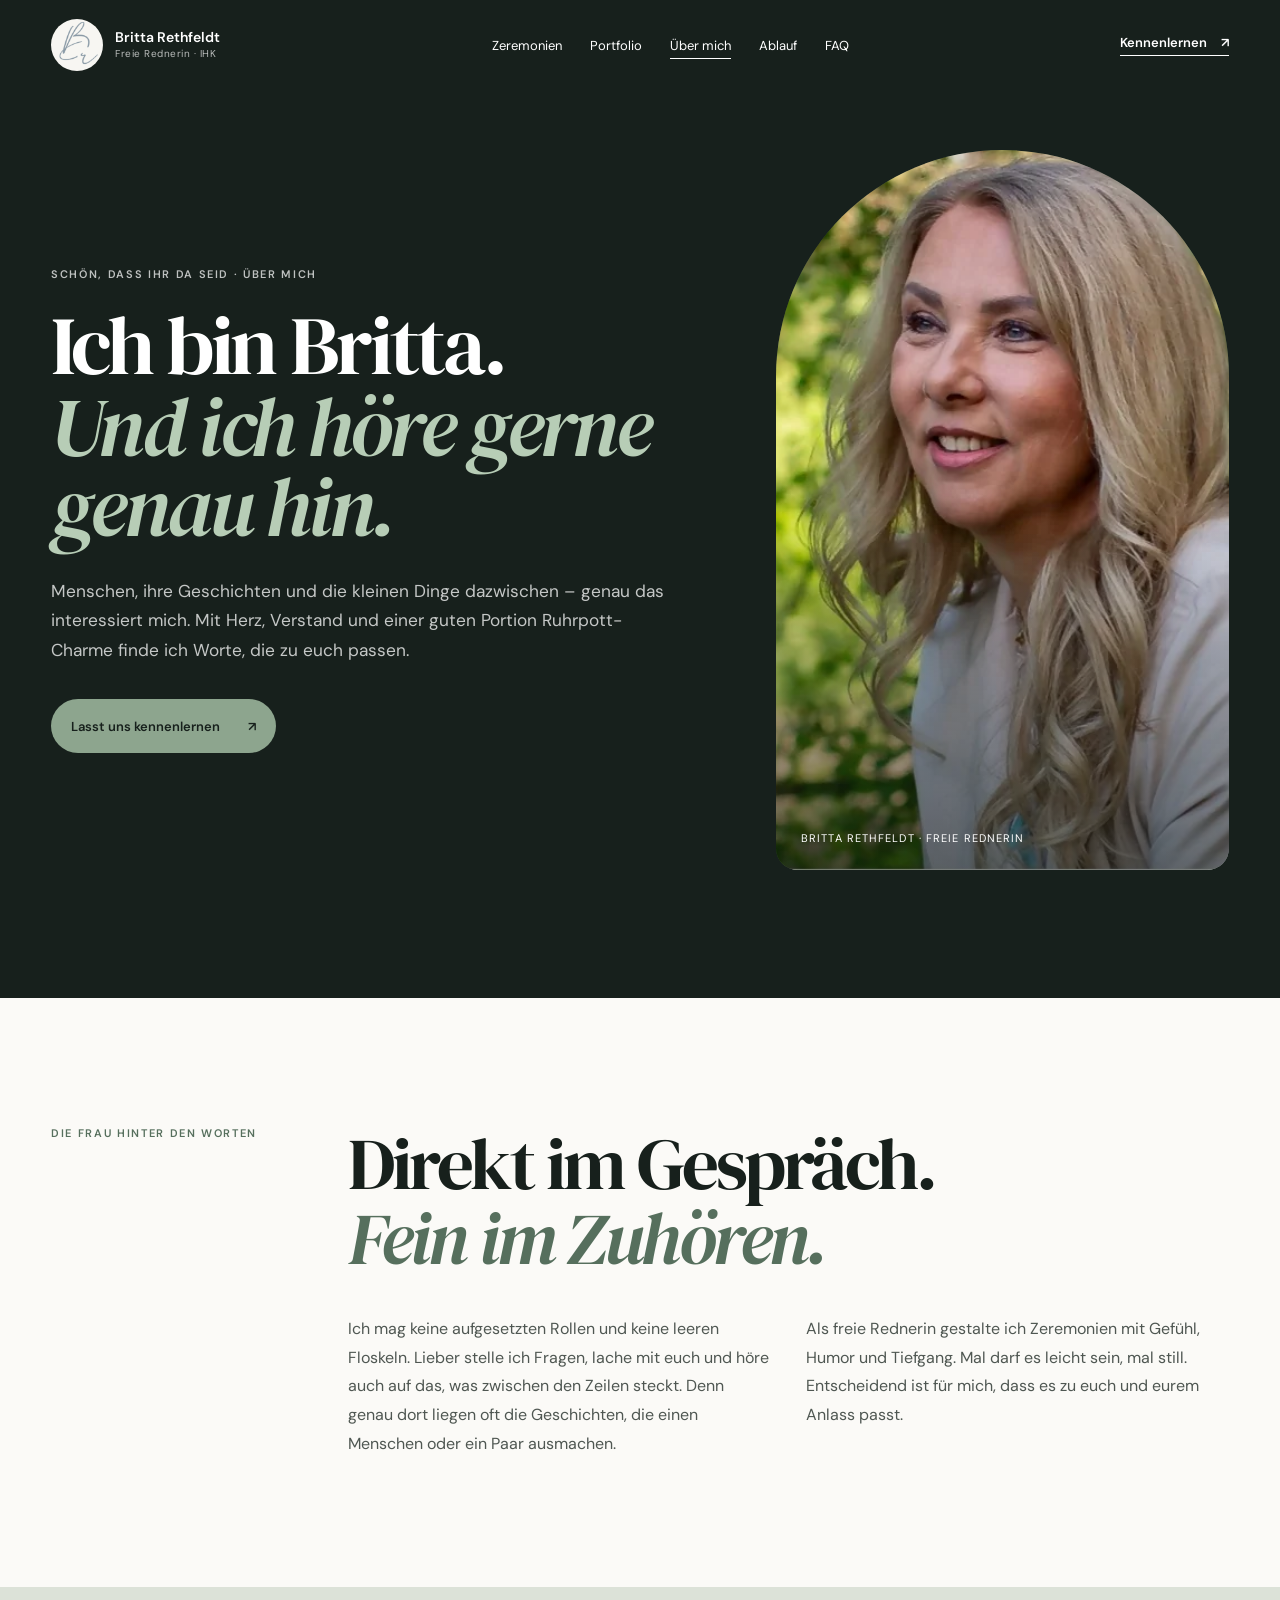
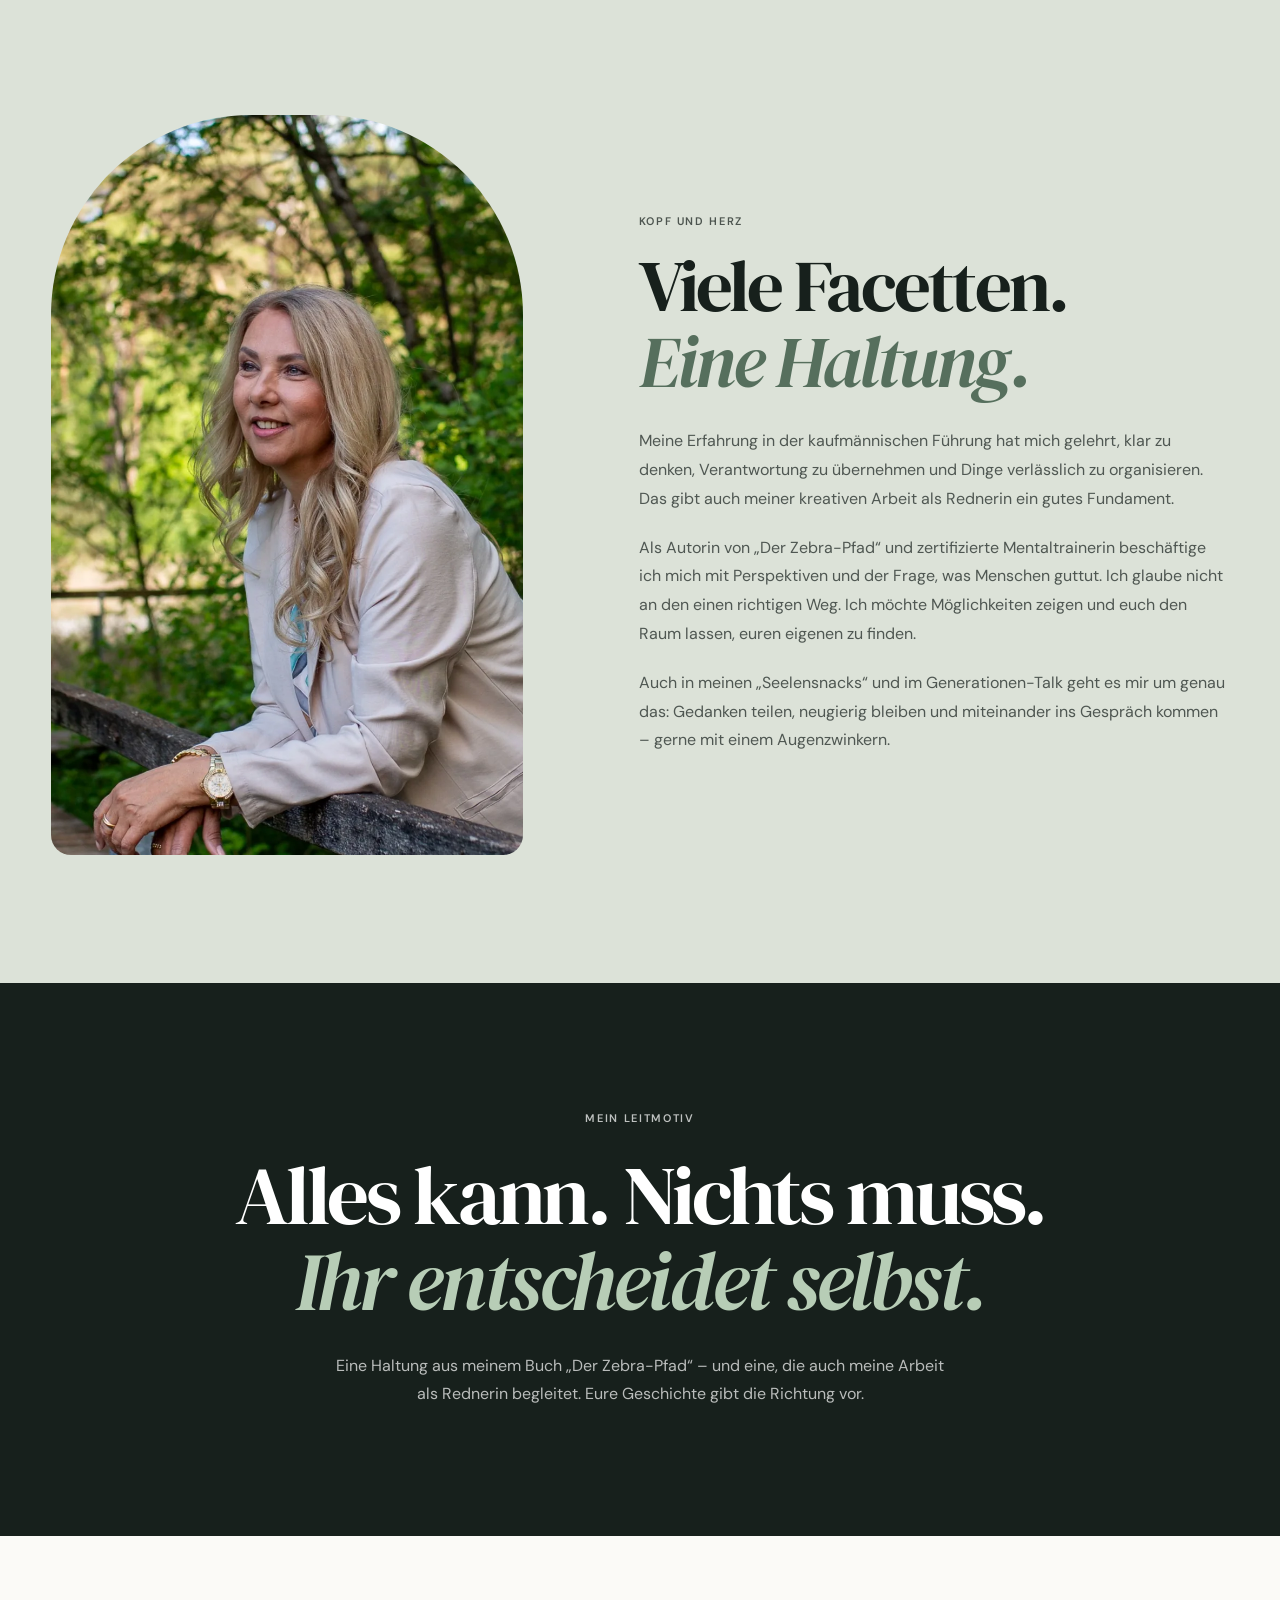
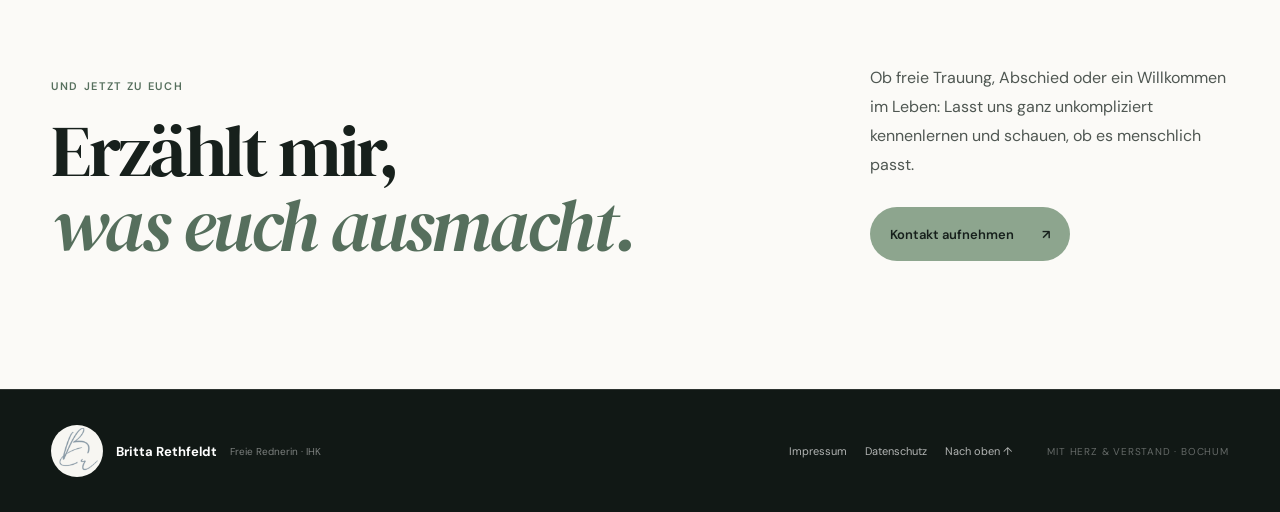
==== ueber-mich.html @ 5e1d1019 "Add files via upload" ====
<!doctype html>
<html lang="de">
<head>
  <meta charset="utf-8">
  <meta name="viewport" content="width=device-width,initial-scale=1,viewport-fit=cover">
  <meta name="theme-color" content="#17201c">
  <title>Über mich · Britta Rethfeldt, freie Rednerin</title>
  <meta name="description" content="Lernt Britta Rethfeldt kennen: freie Rednerin aus Bochum mit Herz, Verstand und Ruhrpott-Charme.">
  <link rel="stylesheet" href="styles.css">
  <link rel="stylesheet" href="variant.css">
</head>
<body>
  <div class="progress" aria-hidden="true"><i></i></div>
  <header class="site-header" data-header>
    <a class="brand" href="index.html#top" aria-label="Britta Rethfeldt – Startseite"><span class="brand-mark logo-frame"><img src="assets/images/britta-logo-original.png" alt="" width="1080" height="1080"></span><span class="brand-copy"><strong>Britta Rethfeldt</strong><small>Freie Rednerin · IHK</small></span></a>
    <nav class="desktop-nav" aria-label="Hauptnavigation"><a href="index.html#zeremonien">Zeremonien</a><a href="portfolio.html">Portfolio</a><a href="ueber-mich.html" aria-current="page">Über mich</a><a href="index.html#ablauf">Ablauf</a><a href="index.html#faq">FAQ</a></nav>
    <a class="header-cta" href="index.html#kontakt">Kennenlernen <span>↗</span></a>
    <button class="menu-toggle" type="button" aria-expanded="false" aria-controls="mobile-menu" data-menu-toggle><span></span><span></span><span></span><b class="sr-only">Menü öffnen</b></button>
  </header>
  <nav class="mobile-menu" id="mobile-menu" aria-label="Mobile Navigation" data-mobile-menu><a href="index.html#zeremonien">Zeremonien</a><a href="portfolio.html">Portfolio</a><a href="ueber-mich.html" aria-current="page">Über mich</a><a href="index.html#ablauf">Ablauf</a><a href="index.html#faq">FAQ</a><a href="index.html#kontakt">Gespräch anfragen ↗</a></nav>

  <main id="top">
    <section class="bio-hero section-pad">
      <div class="bio-hero-copy" data-reveal>
        <p class="eyebrow">Schön, dass ihr da seid · Über mich</p>
        <h1>Ich bin Britta.<br><em>Und ich höre gerne genau hin.</em></h1>
        <p>Menschen, ihre Geschichten und die kleinen Dinge dazwischen – genau das interessiert mich. Mit Herz, Verstand und einer guten Portion Ruhrpott-Charme finde ich Worte, die zu euch passen.</p>
        <a class="button button-primary" href="index.html#kontakt">Lasst uns kennenlernen <span>↗</span></a>
      </div>
      <figure class="bio-hero-photo" data-reveal><img src="assets/images/britta-nah.webp" alt="Britta Rethfeldt im Grünen" width="859" height="645" fetchpriority="high"><figcaption>Britta Rethfeldt · Freie Rednerin</figcaption></figure>
    </section>

    <section class="bio-intro section-pad">
      <p class="eyebrow dark-eyebrow">Die Frau hinter den Worten</p>
      <div><h2>Direkt im Gespräch.<br><em>Fein im Zuhören.</em></h2><div class="bio-text"><p>Ich mag keine aufgesetzten Rollen und keine leeren Floskeln. Lieber stelle ich Fragen, lache mit euch und höre auch auf das, was zwischen den Zeilen steckt. Denn genau dort liegen oft die Geschichten, die einen Menschen oder ein Paar ausmachen.</p><p>Als freie Rednerin gestalte ich Zeremonien mit Gefühl, Humor und Tiefgang. Mal darf es leicht sein, mal still. Entscheidend ist für mich, dass es zu euch und eurem Anlass passt.</p></div></div>
    </section>

    <section class="bio-path section-pad">
      <div class="bio-path-image" data-reveal><img src="assets/images/britta-portrait.webp" alt="Britta Rethfeldt auf einer Brücke im Grünen" width="1017" height="1368" loading="lazy"></div>
      <div class="bio-path-copy" data-reveal><p class="eyebrow">Kopf und Herz</p><h2>Viele Facetten.<br><em>Eine Haltung.</em></h2><p>Meine Erfahrung in der kaufmännischen Führung hat mich gelehrt, klar zu denken, Verantwortung zu übernehmen und Dinge verlässlich zu organisieren. Das gibt auch meiner kreativen Arbeit als Rednerin ein gutes Fundament.</p><p>Als Autorin von „Der Zebra-Pfad“ und zertifizierte Mentaltrainerin beschäftige ich mich mit Perspektiven und der Frage, was Menschen guttut. Ich glaube nicht an den einen richtigen Weg. Ich möchte Möglichkeiten zeigen und euch den Raum lassen, euren eigenen zu finden.</p><p>Auch in meinen „Seelensnacks“ und im Generationen-Talk geht es mir um genau das: Gedanken teilen, neugierig bleiben und miteinander ins Gespräch kommen – gerne mit einem Augenzwinkern.</p></div>
    </section>

    <section class="bio-belief section-pad"><p class="eyebrow">Mein Leitmotiv</p><blockquote>Alles kann. Nichts muss.<br><em>Ihr entscheidet selbst.</em></blockquote><p>Eine Haltung aus meinem Buch „Der Zebra-Pfad“ – und eine, die auch meine Arbeit als Rednerin begleitet. Eure Geschichte gibt die Richtung vor.</p></section>

    <section class="bio-end section-pad"><div><p class="eyebrow dark-eyebrow">Und jetzt zu euch</p><h2>Erzählt mir,<br><em>was euch ausmacht.</em></h2></div><div><p>Ob freie Trauung, Abschied oder ein Willkommen im Leben: Lasst uns ganz unkompliziert kennenlernen und schauen, ob es menschlich passt.</p><a class="button button-primary" href="index.html#kontakt">Kontakt aufnehmen <span>↗</span></a></div></section>
  </main>

  <footer><div class="footer-brand"><span class="footer-logo logo-frame"><img src="assets/images/britta-logo-original.png" alt="" width="1080" height="1080"></span><strong>Britta Rethfeldt</strong><small>Freie Rednerin · IHK</small></div><div class="footer-links"><a href="impressum.html">Impressum</a><a href="datenschutz.html">Datenschutz</a><a href="#top">Nach oben ↑</a></div><p>Mit Herz & Verstand · Bochum</p></footer>
  <script src="script.js"></script>
  <script src="experience.js"></script>
</body>
</html>
---- styles.css ----
@font-face{font-family:"DM Sans";src:url("assets/fonts/dm-sans.ttf") format("truetype");font-style:normal;font-weight:100 1000;font-display:swap}
@font-face{font-family:"DM Serif Display";src:url("assets/fonts/dm-serif-regular.ttf") format("truetype");font-style:normal;font-weight:400;font-display:swap}
@font-face{font-family:"DM Serif Display";src:url("assets/fonts/dm-serif-italic.ttf") format("truetype");font-style:italic;font-weight:400;font-display:swap}
:root{
  --ink:#17201c;
  --cream:#f2efe8;
  --paper:#fbfaf7;
  --sage:#8da58e;
  --sage-deep:#566f5d;
  --sand:#d9c4a7;
  --line:rgba(23,32,28,.18);
  --white:#fff;
  --serif:"DM Serif Display",Georgia,serif;
  --sans:"DM Sans",Arial,sans-serif;
  --pad:clamp(22px,4vw,68px);
  --radius:28px;
  --ease:cubic-bezier(.22,1,.36,1);
}
*{box-sizing:border-box;margin:0;padding:0}
html{scroll-behavior:smooth;background:var(--cream)}
body{font-family:var(--sans);color:var(--ink);background:var(--cream);overflow-x:hidden;-webkit-font-smoothing:antialiased}
a{color:inherit;text-decoration:none}button,input,textarea,select{font:inherit;color:inherit}button{background:none;border:0}.sr-only{position:absolute;width:1px;height:1px;padding:0;margin:-1px;overflow:hidden;clip:rect(0,0,0,0);white-space:nowrap;border:0}
.progress{position:fixed;left:0;top:0;width:100%;height:3px;z-index:1000;background:transparent}.progress i{display:block;height:100%;width:0;background:var(--sage);transform-origin:left}
.site-header{position:fixed;z-index:100;top:0;left:0;right:0;height:90px;padding:0 var(--pad);display:grid;grid-template-columns:auto 1fr auto;align-items:center;gap:36px;color:#fff;transition:background .35s,backdrop-filter .35s,color .35s,border .35s}.site-header.scrolled{background:rgba(242,239,232,.9);backdrop-filter:blur(18px);color:var(--ink);border-bottom:1px solid var(--line)}
.brand{display:flex;align-items:center;gap:12px}.brand-mark{display:grid;place-items:center;width:42px;height:42px;border:1px solid currentColor;border-radius:50%;font-family:var(--serif);font-size:20px}.brand-copy{display:grid;line-height:1.05}.brand-copy strong{font-size:14px;font-weight:600}.brand-copy small{font-size:10px;opacity:.7;margin-top:4px;letter-spacing:.05em}.desktop-nav{justify-self:center;display:flex;gap:28px;font-size:13px}.desktop-nav a{position:relative}.desktop-nav a:after{content:"";position:absolute;left:0;right:100%;bottom:-5px;height:1px;background:currentColor;transition:right .3s}.desktop-nav a:hover:after{right:0}.header-cta{display:flex;align-items:center;gap:14px;font-size:13px;font-weight:600;border-bottom:1px solid currentColor;padding-bottom:4px}.header-cta span{transition:transform .25s}.header-cta:hover span{transform:translate(3px,-3px)}
.menu-toggle{display:none;width:44px;height:44px;place-content:center;gap:5px}.menu-toggle span{display:block;width:24px;height:1px;background:currentColor}.mobile-menu{position:fixed;z-index:90;inset:0;background:var(--ink);color:white;padding:130px var(--pad) 50px;display:none;flex-direction:column;gap:22px}.mobile-menu a{font-family:var(--serif);font-size:clamp(32px,9vw,54px);border-bottom:1px solid rgba(255,255,255,.15);padding-bottom:14px}.mobile-menu.open{display:flex}
.hero{min-height:100svh;background:var(--ink);color:white;display:grid;grid-template-columns:minmax(0,1.12fr) minmax(380px,.88fr);position:relative;overflow:hidden;padding:150px var(--pad) 70px;gap:5vw}.hero:before{content:"";position:absolute;width:48vw;height:48vw;border:1px solid rgba(255,255,255,.08);border-radius:50%;left:-18vw;top:10vh}.hero:after{content:"";position:absolute;width:30vw;height:30vw;border:1px solid rgba(255,255,255,.06);border-radius:50%;left:2vw;top:26vh}.hero-copy{align-self:center;position:relative;z-index:2}.eyebrow{text-transform:uppercase;letter-spacing:.15em;font-size:11px;font-weight:600;opacity:.72}.hero h1{font-family:var(--serif);font-size:clamp(65px,7.3vw,124px);font-weight:400;line-height:.91;letter-spacing:-.045em;margin:26px 0 30px;max-width:950px}.hero h1 em{font-weight:400;color:#bacdb8}.hero-lead{font-size:clamp(17px,1.35vw,21px);line-height:1.65;max-width:650px;color:rgba(255,255,255,.75)}.hero-actions{display:flex;align-items:center;gap:28px;margin-top:38px}.button{display:inline-flex;align-items:center;justify-content:space-between;gap:28px;min-height:54px;padding:0 20px;border-radius:999px;font-size:13px;font-weight:600;transition:transform .25s,background .25s}.button-primary{background:var(--sage);color:var(--ink)}.button-primary:hover{transform:translateY(-2px);background:#a2b8a2}.text-link{font-size:13px;border-bottom:1px solid currentColor;padding-bottom:5px}.hero-meta{display:flex;gap:26px;margin-top:70px;font-size:11px;color:rgba(255,255,255,.55);text-transform:uppercase;letter-spacing:.08em}.hero-meta span{display:flex;align-items:center;gap:8px}.hero-meta i{width:7px;height:7px;border-radius:50%;background:#a9c8a8;box-shadow:0 0 0 5px rgba(169,200,168,.12)}
.hero-visual{position:relative;z-index:1;align-self:end;min-height:670px}.portrait-card{position:absolute;inset:0 0 0 12%;overflow:hidden;border-radius:180px 180px 22px 22px;background:#304039}.portrait-card:after{content:"";position:absolute;inset:0;background:linear-gradient(0deg,rgba(10,18,14,.52),transparent 42%)}.portrait-card img{width:100%;height:100%;object-fit:cover;object-position:center 24%;display:block}.portrait-card figcaption{position:absolute;z-index:2;left:26px;right:26px;bottom:22px;display:flex;justify-content:space-between;align-items:end}.portrait-card figcaption span{font-family:var(--serif);font-size:24px}.portrait-card figcaption small{font-size:10px;text-transform:uppercase;letter-spacing:.12em}.hero-note{position:absolute;z-index:3;left:-2%;top:48%;transform:translateY(-50%);background:var(--paper);color:var(--ink);padding:18px 22px;border-radius:16px;font-size:13px;line-height:1.5;box-shadow:0 20px 60px rgba(0,0,0,.22)}.hero-note strong{font-family:var(--serif);font-size:20px;font-weight:400}.hero-stamp{position:absolute;z-index:3;right:-18px;top:60px;width:116px;height:116px;border:1px solid rgba(255,255,255,.45);border-radius:50%;display:grid;place-content:center;text-align:center;transform:rotate(9deg)}.hero-stamp span{font-family:var(--serif);font-size:35px;line-height:.9}.hero-stamp small{font-size:8px;text-transform:uppercase;letter-spacing:.14em;margin-top:6px}
.marquee{height:62px;background:var(--sage);overflow:hidden;border-block:1px solid rgba(23,32,28,.2);display:flex;align-items:center}.marquee-track{display:flex;align-items:center;width:max-content;animation:marquee 24s linear infinite;will-change:transform;transform:translate3d(0,0,0)}.marquee-group{display:flex;align-items:center;justify-content:space-around;gap:28px;flex-shrink:0;width:max-content;min-width:100vw;padding-right:28px;font-family:var(--serif);font-size:22px}.marquee-group i{font-family:var(--sans);font-style:normal;font-size:12px;flex:0 0 auto}.marquee-group span{flex:0 0 auto}@keyframes marquee{from{transform:translate3d(0,0,0)}to{transform:translate3d(-50%,0,0)}}
.section-pad{padding:clamp(85px,10vw,155px) var(--pad)}.section-index{font-size:10px;text-transform:uppercase;letter-spacing:.12em;border-top:1px solid var(--line);padding-top:14px}.statement{background:var(--paper)}.statement-grid{display:grid;grid-template-columns:.6fr 2fr 1fr;gap:5vw;align-items:start;margin-top:46px}.dark-eyebrow{color:var(--sage-deep);opacity:1}.statement h2,.section-head h2,.voice h2,.about h2,.process h2,.gallery h2,.faq h2,.contact h2{font-family:var(--serif);font-weight:400;letter-spacing:-.035em}.statement h2{font-size:clamp(44px,5vw,79px);line-height:1.04}.statement h2 em{color:var(--sage-deep);font-weight:400}.statement-copy{font-size:16px;line-height:1.75;color:#4f5752;display:grid;gap:20px;padding-top:8px}
.ceremonies{background:var(--cream)}.section-head{display:grid;grid-template-columns:1.5fr .65fr;gap:8vw;align-items:end;margin-bottom:54px}.section-head h2{font-size:clamp(50px,6vw,90px);line-height:.98;margin-top:18px}.section-head h2 em{font-weight:400;color:var(--sage-deep)}.section-head>p{font-size:16px;line-height:1.7;color:#5c645f;max-width:420px}.ceremony-grid{display:grid;grid-template-columns:repeat(12,1fr);gap:18px}.ceremony-card{position:relative;overflow:hidden;border-radius:var(--radius);min-height:520px;padding:28px;display:flex;flex-direction:column;justify-content:space-between}.ceremony-card--wedding{grid-column:span 7;background:#c4d0be}.ceremony-card--farewell{grid-column:span 5;background:#25302b;color:white}.ceremony-card--welcome{grid-column:4/span 6;background:#e2d4bd;min-height:420px}.card-number{font-size:11px;opacity:.65;position:relative;z-index:2}.card-content{position:relative;z-index:2;max-width:58%}.card-content h3{font-family:var(--serif);font-size:clamp(34px,3.1vw,52px);font-weight:400;line-height:1.02;margin:14px 0 18px;letter-spacing:-.03em}.card-content>p:not(.eyebrow){font-size:14px;line-height:1.65;opacity:.78}.card-content a{display:inline-block;font-size:12px;font-weight:600;margin-top:24px;border-bottom:1px solid currentColor;padding-bottom:5px}.ceremony-card--wedding img{position:absolute;right:0;top:0;width:48%;height:100%;object-fit:cover;object-position:center;border-radius:160px 0 0 160px}.ceremony-card--wedding:after{content:"";position:absolute;inset:0;background:linear-gradient(90deg,rgba(196,208,190,1) 0%,rgba(196,208,190,.98) 50%,transparent 70%);pointer-events:none}.ceremony-card--farewell .card-content{max-width:90%}.card-orbit{position:absolute;right:-110px;top:-90px;width:350px;height:350px;border:1px solid rgba(255,255,255,.16);border-radius:50%}.card-orbit:after,.card-orbit:before{content:"";position:absolute;inset:45px;border:1px solid rgba(255,255,255,.12);border-radius:50%}.card-orbit:after{inset:95px}.card-orbit span{position:absolute;width:11px;height:11px;background:#d9c4a7;border-radius:50%;top:52px;left:42px}.ceremony-card--welcome .card-content{max-width:70%}.soft-shape{position:absolute;width:330px;height:330px;border-radius:50%;right:-100px;bottom:-130px;background:rgba(255,255,255,.28);box-shadow:-100px -60px 0 rgba(255,255,255,.16)}
.voice{background:var(--ink);color:white;display:grid;grid-template-columns:1fr 1fr;gap:8vw;align-items:center}.voice-image{position:relative;height:min(72vw,720px);max-height:720px}.voice-image img{width:100%;height:100%;object-fit:cover;display:block;border-radius:260px 260px 20px 20px;filter:saturate(.88)}.image-caption{position:absolute;left:20px;bottom:20px;background:rgba(23,32,28,.8);backdrop-filter:blur(10px);padding:10px 14px;border-radius:999px;font-size:10px;text-transform:uppercase;letter-spacing:.08em}.voice h2{font-size:clamp(50px,5.4vw,86px);line-height:1.02;margin:18px 0 24px}.voice h2 em{font-weight:400;color:#b7cdb6}.voice-copy>p:not(.eyebrow){color:rgba(255,255,255,.68);font-size:17px;line-height:1.75;max-width:560px}.audio-link{margin-top:42px;display:flex;align-items:center;gap:18px;border-top:1px solid rgba(255,255,255,.18);border-bottom:1px solid rgba(255,255,255,.18);padding:18px 0;max-width:520px}.audio-icon{width:55px;height:55px;border-radius:50%;background:var(--sage);display:flex;align-items:center;justify-content:center;gap:3px}.audio-icon i{display:block;width:2px;background:var(--ink);border-radius:2px}.audio-icon i:nth-child(1),.audio-icon i:nth-child(5){height:12px}.audio-icon i:nth-child(2),.audio-icon i:nth-child(4){height:22px}.audio-icon i:nth-child(3){height:30px}.audio-link>span:last-child{display:grid;gap:4px}.audio-link strong{font-size:14px}.audio-link small{font-size:10px;opacity:.55;text-transform:uppercase;letter-spacing:.08em}
.about{background:var(--paper)}.about-top{display:grid;grid-template-columns:1.5fr .7fr;gap:8vw;align-items:end}.about h2{font-size:clamp(50px,6vw,91px);line-height:.98;margin-top:18px}.about h2 em{font-weight:400;color:var(--sage-deep)}.about-top>p{font-size:16px;line-height:1.75;color:#555d58;max-width:480px}.about-grid{display:grid;grid-template-columns:.9fr 1fr;grid-template-rows:auto auto;gap:26px 6vw;margin-top:70px}.about-photo{grid-row:1/3;height:720px;border-radius:20px;overflow:hidden}.about-photo img{width:100%;height:100%;object-fit:cover;object-position:center;display:block}.about-facts{border-top:1px solid var(--line)}.fact{display:grid;grid-template-columns:45px 1fr auto;align-items:center;gap:15px;padding:24px 0;border-bottom:1px solid var(--line)}.fact span{font-size:10px;color:var(--sage-deep)}.fact strong{font-size:18px;font-weight:500}.fact small{font-size:11px;color:#717872}.about blockquote{font-family:var(--serif);font-size:clamp(31px,3.3vw,49px);line-height:1.08;color:var(--sage-deep);padding-top:18px}
.process{background:#dce2d8}.process-head{margin-bottom:75px}.process-list{border-top:1px solid rgba(23,32,28,.22)}.process-list article{display:grid;grid-template-columns:80px .7fr 1fr;gap:4vw;align-items:start;padding:28px 0;border-bottom:1px solid rgba(23,32,28,.22)}.process-list article>span{font-size:11px;color:var(--sage-deep)}.process-list h3{font-family:var(--serif);font-weight:400;font-size:34px}.process-list p{font-size:14px;line-height:1.7;color:#4e5751;max-width:600px}
.gallery{background:var(--ink);color:white}.gallery-intro{display:flex;justify-content:space-between;align-items:end;margin-bottom:45px}.gallery h2{font-size:clamp(52px,6vw,88px);line-height:.95}.gallery h2 em{font-weight:400;color:#b7cdb6}.gallery-grid{display:grid;grid-template-columns:1.15fr .7fr .85fr;gap:14px;align-items:end}.gallery-grid figure{overflow:hidden;background:#2c3531}.gallery-grid img{width:100%;height:100%;object-fit:cover;display:block;transition:transform .8s var(--ease)}.gallery-grid figure:hover img{transform:scale(1.025)}.g1{height:580px}.g2{height:460px}.g3{height:540px}.g2 img{object-position:center top}
.fit{background:var(--cream)}.fit>h2{font-family:var(--serif);font-size:clamp(50px,5.5vw,82px);font-weight:400;margin:18px 0 58px}.fit-lines{border-top:1px solid var(--line)}.fit-lines>div{display:grid;grid-template-columns:70px 1fr;gap:4vw;padding:26px 0;border-bottom:1px solid var(--line);align-items:start}.fit-lines span{font-size:10px;color:var(--sage-deep)}.fit-lines p{font-family:var(--serif);font-size:clamp(25px,3vw,42px);line-height:1.12;max-width:1150px}
.faq{background:var(--paper);display:grid;grid-template-columns:.65fr 1fr;gap:9vw}.faq h2{font-size:clamp(52px,5vw,78px);line-height:.98;margin:18px 0}.faq h2 em{font-weight:400;color:var(--sage-deep)}.faq-copy>p:last-child{font-size:14px;color:#69706b}.faq-list{border-top:1px solid var(--line)}.faq details{border-bottom:1px solid var(--line)}.faq summary{list-style:none;cursor:pointer;display:flex;justify-content:space-between;gap:20px;padding:24px 0;font-size:17px;font-weight:500}.faq summary::-webkit-details-marker{display:none}.faq summary span{font-size:24px;color:var(--sage-deep);transition:transform .25s}.faq details[open] summary span{transform:rotate(45deg)}.faq details p{padding:0 50px 26px 0;font-size:15px;line-height:1.7;color:#59605b;max-width:760px}
.contact{background:var(--ink);color:white}.contact-head{max-width:1000px;margin-bottom:60px}.contact h2{font-size:clamp(68px,8vw,128px);line-height:.88;margin:18px 0 28px}.contact h2 em{font-weight:400;color:#b7cdb6}.contact-head>p:last-child{font-size:16px;color:rgba(255,255,255,.62)}.contact-grid{display:grid;grid-template-columns:.7fr 1.3fr;gap:8vw}.contact-card{display:flex;flex-direction:column;align-items:flex-start;gap:17px;border-top:1px solid rgba(255,255,255,.2);padding-top:20px}.contact-card>span{font-size:10px;text-transform:uppercase;letter-spacing:.1em;color:#b7cdb6}.contact-card a{font-family:var(--serif);font-size:clamp(23px,2.2vw,34px);border-bottom:1px solid rgba(255,255,255,.28)}.contact-card p{font-size:13px;line-height:1.7;color:rgba(255,255,255,.6);margin-top:14px}.contact-form{display:grid;grid-template-columns:1fr 1fr;gap:20px}.contact-form label{display:grid;gap:8px;font-size:11px;text-transform:uppercase;letter-spacing:.08em;color:rgba(255,255,255,.6)}.contact-form label:nth-child(4){grid-column:1/-1}.contact-form input,.contact-form select,.contact-form textarea{width:100%;background:transparent;border:0;border-bottom:1px solid rgba(255,255,255,.3);padding:13px 0;outline:none;color:white;text-transform:none;letter-spacing:0;font-size:15px;border-radius:0}.contact-form select option{color:var(--ink)}.contact-form textarea{resize:vertical}.contact-form input:focus,.contact-form select:focus,.contact-form textarea:focus{border-color:#b7cdb6}.contact-form button{justify-self:start;border:0;margin-top:8px}.contact-form small{align-self:center;font-size:10px;color:rgba(255,255,255,.45);text-transform:none;letter-spacing:0}
footer{background:#111815;color:white;border-top:1px solid rgba(255,255,255,.12);padding:35px var(--pad);display:grid;grid-template-columns:1fr auto auto;gap:35px;align-items:center}.footer-brand{display:flex;align-items:center;gap:13px}.footer-brand>span{font-family:var(--serif);font-size:27px;border:1px solid rgba(255,255,255,.4);border-radius:50%;width:48px;height:48px;display:grid;place-items:center}.footer-brand strong{font-size:13px}.footer-brand small{font-size:10px;color:rgba(255,255,255,.45)}.footer-links{display:flex;gap:18px;font-size:11px;color:rgba(255,255,255,.68)}footer>p{font-size:10px;color:rgba(255,255,255,.35);text-transform:uppercase;letter-spacing:.08em}
[data-reveal]{opacity:0;transform:translateY(28px);transition:opacity .8s var(--ease),transform .8s var(--ease)}[data-reveal].visible{opacity:1;transform:none}
@media(max-width:1050px){.desktop-nav{display:none}.site-header{grid-template-columns:auto 1fr auto}.header-cta{justify-self:end}.hero{grid-template-columns:1fr .8fr}.hero-visual{min-height:590px}.statement-grid{grid-template-columns:.5fr 1.7fr}.statement-copy{grid-column:2;max-width:650px}.ceremony-card--wedding{grid-column:span 12}.ceremony-card--farewell{grid-column:span 6}.ceremony-card--welcome{grid-column:span 6}.about-photo{height:620px}.gallery-grid{grid-template-columns:1.1fr .9fr}.g3{display:none}.contact-grid{grid-template-columns:1fr 1.3fr}}
@media(max-width:760px){:root{--pad:20px;--radius:20px}.site-header{height:74px}.brand-copy small{display:none}.header-cta{display:none}.menu-toggle{display:grid;color:inherit}.site-header:not(.scrolled) .menu-toggle{color:white}.hero{min-height:auto;grid-template-columns:1fr;padding-top:115px;padding-bottom:45px;gap:55px}.hero h1{font-size:clamp(56px,16vw,82px)}.hero-lead{font-size:16px}.hero-actions{align-items:flex-start;flex-direction:column;gap:20px}.hero-meta{margin-top:44px;flex-direction:column;gap:12px}.hero-visual{min-height:570px}.portrait-card{inset:0 7% 0 7%;border-radius:140px 140px 18px 18px}.hero-note{left:0;top:65%;padding:14px 16px}.hero-stamp{right:0;top:25px;width:94px;height:94px}.marquee{height:54px}.marquee-track{font-size:19px}.section-pad{padding-block:80px}.statement-grid{grid-template-columns:1fr;margin-top:34px}.statement h2{grid-column:1;font-size:45px}.statement-copy{grid-column:1}.section-head{grid-template-columns:1fr;gap:24px;margin-bottom:35px}.section-head h2{font-size:50px}.ceremony-grid{display:grid;grid-template-columns:1fr}.ceremony-card--wedding,.ceremony-card--farewell,.ceremony-card--welcome{grid-column:auto;min-height:500px}.ceremony-card--welcome{min-height:430px}.card-content{max-width:100%;margin-top:auto}.ceremony-card--wedding .card-content{max-width:78%}.ceremony-card--wedding img{width:66%;opacity:.72}.ceremony-card--wedding:after{background:linear-gradient(90deg,rgba(196,208,190,1) 0%,rgba(196,208,190,.95) 42%,rgba(196,208,190,.25) 100%)}.voice{grid-template-columns:1fr}.voice-image{height:530px}.voice h2{font-size:51px}.about-top{grid-template-columns:1fr;gap:28px}.about h2{font-size:50px}.about-grid{grid-template-columns:1fr;margin-top:45px}.about-photo{grid-row:auto;height:520px}.fact{grid-template-columns:35px 1fr}.fact small{grid-column:2}.about blockquote{font-size:35px}.process-list article{grid-template-columns:45px 1fr}.process-list p{grid-column:2}.gallery-intro{display:block}.gallery h2{font-size:52px;margin-top:15px}.gallery-grid{grid-template-columns:1fr 1fr}.g1{height:430px}.g2{height:360px}.fit>h2{font-size:49px}.fit-lines>div{grid-template-columns:35px 1fr}.fit-lines p{font-size:27px}.faq{grid-template-columns:1fr;gap:40px}.faq h2{font-size:52px}.contact h2{font-size:64px}.contact-grid{grid-template-columns:1fr;gap:50px}.contact-form{grid-template-columns:1fr}.contact-form label:nth-child(4){grid-column:auto}footer{grid-template-columns:1fr;gap:22px}.footer-links{flex-wrap:wrap}footer>p{display:none}}
@media(max-width:420px){.brand-copy strong{font-size:12px}.hero h1{font-size:54px}.hero-visual{min-height:520px}.hero-note{font-size:11px}.hero-stamp{width:84px;height:84px}.section-head h2,.statement h2,.voice h2,.about h2,.faq h2{font-size:43px}.contact h2{font-size:56px}.ceremony-card{padding:22px}.ceremony-card--wedding .card-content{max-width:92%}.card-content h3{font-size:37px}.voice-image{height:470px}.about-photo{height:470px}.g1{height:370px}.g2{height:320px}}
@media(prefers-reduced-motion:reduce){html{scroll-behavior:auto}*,*::before,*::after{animation:none!important;transition:none!important}[data-reveal]{opacity:1;transform:none}}

/* The personal story extends the existing visual language. */
.hero h1{font-size:clamp(59px,6.1vw,104px);line-height:.98}
.portrait-card img{object-position:50% 43%}
.voice-image img{object-position:50% 45%}
.about-photo img{object-position:50% 56%}
.about-quote p{font-size:14px;line-height:1.7;color:#5c645f;margin:17px 0 22px}
.about-quote .text-link{display:inline-block;font-weight:600;color:var(--ink)}
.desktop-nav a[aria-current="page"]:after{right:0}
.bio-hero{background:var(--ink);color:white;min-height:90svh;display:grid;grid-template-columns:1.1fr .8fr;gap:8vw;align-items:center;padding-top:150px}
.bio-hero h1,.bio-intro h2,.bio-path h2,.bio-belief blockquote,.bio-end h2{font-family:var(--serif);font-weight:400;letter-spacing:-.04em}
.bio-hero h1{font-size:clamp(60px,6.5vw,108px);line-height:.97;margin:24px 0 30px}
.bio-hero h1 em,.bio-path h2 em,.bio-belief em{font-weight:400;color:#b7cdb6}
.bio-hero-copy>p:not(.eyebrow){font-size:clamp(17px,1.35vw,21px);line-height:1.7;color:rgba(255,255,255,.75);max-width:620px}
.bio-hero-copy .button{margin-top:34px}
.bio-hero-photo{height:min(72vw,720px);position:relative;overflow:hidden;border-radius:230px 230px 22px 22px;background:#35463a}
.bio-hero-photo:after{content:"";position:absolute;inset:45% 0 0;background:linear-gradient(transparent,rgba(10,18,14,.55))}
.bio-hero-photo img{width:100%;height:100%;object-fit:cover;object-position:50% 53%}
.bio-hero-photo figcaption{position:absolute;z-index:1;bottom:25px;left:25px;font-size:11px;letter-spacing:.1em;text-transform:uppercase}
.bio-intro{background:var(--paper);display:grid;grid-template-columns:.4fr 1.6fr;gap:6vw}
.bio-intro h2,.bio-path h2,.bio-end h2{font-size:clamp(48px,5.7vw,88px);line-height:1.02}
.bio-intro h2 em,.bio-end h2 em{font-weight:400;color:var(--sage-deep)}
.bio-text{display:grid;grid-template-columns:1fr 1fr;gap:35px;margin-top:40px}
.bio-text p,.bio-path-copy>p:not(.eyebrow),.bio-end p:not(.eyebrow){font-size:16px;line-height:1.8;color:#4f5752}
.bio-path{background:#dce2d8;display:grid;grid-template-columns:.8fr 1fr;gap:9vw;align-items:center}
.bio-path-image{height:740px;overflow:hidden;border-radius:200px 200px 20px 20px}
.bio-path-image img{width:100%;height:100%;object-fit:cover;object-position:center}
.bio-path-copy h2{margin:20px 0 30px}.bio-path h2 em{color:var(--sage-deep)}
.bio-path-copy>p:not(.eyebrow)+p{margin-top:20px}
.bio-belief{text-align:center;background:var(--ink);color:white}
.bio-belief blockquote{font-size:clamp(51px,6.5vw,98px);line-height:1.03;margin:28px auto;max-width:1150px}
.bio-belief>p:last-child{max-width:630px;margin:auto;font-size:16px;line-height:1.75;color:rgba(255,255,255,.7)}
.bio-end{background:var(--paper);display:grid;grid-template-columns:1.4fr .7fr;align-items:end;gap:8vw}
.bio-end h2{margin-top:20px}.bio-end .button{margin-top:28px}
@media(max-width:760px){
  .hero h1{font-size:clamp(52px,12.2vw,78px)}
  .bio-hero{grid-template-columns:1fr;min-height:0;padding-top:120px;gap:45px}
  .bio-hero h1{font-size:clamp(52px,13vw,76px)}
  .bio-hero-photo{height:560px}
  .bio-intro,.bio-path,.bio-end{grid-template-columns:1fr;gap:30px}
  .bio-text{grid-template-columns:1fr;gap:18px;margin-top:25px}
  .bio-path-image{height:500px}.bio-path-copy h2{margin:16px 0 24px}
  .bio-intro h2,.bio-path h2,.bio-end h2{font-size:clamp(45px,11vw,64px)}
  .bio-belief blockquote{font-size:clamp(45px,10vw,68px)}
}
@media(max-width:420px){.hero h1{font-size:clamp(45px,12vw,54px)}.bio-hero-photo{height:480px}}

/* Portrait and editorial portfolio */
section[id]{scroll-margin-top:78px}
.voice{grid-template-columns:minmax(0,.9fr) minmax(0,1fr);gap:clamp(55px,8vw,140px)}
.voice-image{height:clamp(540px,55vw,720px);max-height:none;overflow:hidden;border-radius:220px 220px 20px 20px;background:#304039}
.voice-image img{border-radius:0;object-position:50% 46%}
.voice-image:after{content:"";position:absolute;inset:55% 0 0;background:linear-gradient(transparent,rgba(10,18,14,.55));pointer-events:none}
.image-caption{z-index:1;left:25px;right:25px;bottom:22px;padding:0;border-radius:0;background:none;backdrop-filter:none;display:flex;justify-content:space-between;gap:15px;font-size:10px;letter-spacing:.11em}
.gallery-more{display:flex;align-items:center;justify-content:space-between;gap:30px;margin-top:36px}
.gallery-more p{color:rgba(255,255,255,.68);font-size:15px;line-height:1.7;max-width:560px}
.button-light{background:var(--paper);color:var(--ink);white-space:nowrap}.button-light:hover{transform:translateY(-2px);background:#dce2d8}
.portfolio-hero{background:var(--ink);color:white;padding-top:150px;padding-bottom:70px}
.portfolio-hero-copy{display:grid;grid-template-columns:1.4fr .6fr;column-gap:8vw;align-items:end}
.portfolio-hero-copy .eyebrow{grid-column:1/-1;margin-bottom:24px}
.portfolio-hero h1,.portfolio-intro h2,.portfolio-interlude blockquote,.portfolio-cta h2{font-family:var(--serif);font-weight:400;letter-spacing:-.04em}
.portfolio-hero h1{font-size:clamp(68px,8vw,130px);line-height:.92;grid-row:2/4}
.portfolio-hero h1 em,.portfolio-interlude em,.portfolio-cta em{font-weight:400;color:#b7cdb6}
.portfolio-hero-copy>p:not(.eyebrow){font-size:16px;line-height:1.75;max-width:430px;color:rgba(255,255,255,.7)}
.portfolio-hero-copy .text-link{justify-self:start;margin-top:20px}
.portfolio-cover{margin-top:65px;position:relative;overflow:hidden;height:clamp(380px,50vw,720px);border-radius:20px;background:#34413a}
.portfolio-cover:after{content:"";position:absolute;inset:50% 0 0;background:linear-gradient(transparent,rgba(10,18,14,.55))}
.portfolio-cover img{width:100%;height:100%;object-fit:cover;object-position:center 47%;display:block}
.portfolio-cover figcaption{position:absolute;z-index:1;left:25px;right:25px;bottom:24px;display:flex;justify-content:space-between;gap:16px;text-transform:uppercase;letter-spacing:.12em;font-size:10px}
.portfolio-intro{background:var(--paper);display:grid;grid-template-columns:.45fr 1.55fr;gap:8vw}
.portfolio-intro h2{font-size:clamp(48px,5.7vw,88px);line-height:1.04;max-width:1050px}
.portfolio-intro h2 em{color:var(--sage-deep);font-weight:400}.portfolio-intro div>p{font-size:16px;line-height:1.8;color:#59615b;max-width:620px;margin-top:30px}
.portfolio-collection{background:var(--cream);padding-top:75px}
.portfolio-section-heading{border-top:1px solid var(--line);display:flex;justify-content:space-between;gap:20px;padding:17px 0 38px;font-size:10px;letter-spacing:.13em;text-transform:uppercase;color:#596c5c}
.portfolio-section-heading p{color:#6a716b}
.portfolio-grid{display:grid;gap:clamp(24px,4vw,65px)}
.portfolio-grid--moments{grid-template-columns:1.25fr .8fr;align-items:start}
.portfolio-grid--moments .p-offset{margin-top:60px}
.portfolio-item{min-width:0}.portfolio-frame{overflow:hidden;background:#d7dfd3;border-radius:5px}
.portfolio-frame img{width:100%;height:100%;display:block;object-fit:cover;transition:transform .8s var(--ease)}
.portfolio-item:hover img{transform:scale(1.025)}
.portfolio-grid--moments .p-wide .portfolio-frame{aspect-ratio:4/3}
.portfolio-grid--moments .p-narrow .portfolio-frame{aspect-ratio:4/5}
.portfolio-item figcaption{display:flex;justify-content:space-between;gap:15px;padding-top:14px;font-size:12px;color:#5c655e}
.portfolio-item figcaption span:last-child{font-size:10px;letter-spacing:.1em;color:#849284}
.portfolio-interlude{text-align:center;background:var(--ink);color:white}
.portfolio-interlude blockquote{font-size:clamp(49px,6.3vw,96px);line-height:1.03;margin:26px auto;max-width:1200px}
.portfolio-interlude>p:last-child{color:rgba(255,255,255,.68);font-size:16px;line-height:1.7}
.portfolio-collection--places{background:var(--paper)}
.portfolio-grid--places{grid-template-columns:repeat(3,minmax(0,1fr));gap:18px}
.portfolio-grid--places .portfolio-frame{aspect-ratio:3/4}
.portfolio-cta{background:#dce2d8;display:grid;grid-template-columns:1.3fr .65fr;gap:8vw;align-items:end}
.portfolio-cta h2{font-size:clamp(52px,6.2vw,98px);line-height:.98;margin-top:22px}
.portfolio-cta h2 em{color:var(--sage-deep)}
.portfolio-cta>div:last-child p{font-size:16px;line-height:1.75;color:#4f5752}
.portfolio-cta .button{margin-top:27px}
@media(max-width:1050px){.desktop-nav{gap:18px}}
@media(max-width:760px){
  .voice{grid-template-columns:1fr;gap:38px}.voice-image{height:530px;border-radius:180px 180px 18px 18px}
  .gallery-more{align-items:flex-start;flex-direction:column}
  .portfolio-hero{padding-top:120px;padding-bottom:40px}.portfolio-hero-copy{grid-template-columns:1fr}
  .portfolio-hero h1{grid-row:auto;font-size:clamp(57px,13vw,84px)}
  .portfolio-hero-copy>p:not(.eyebrow){margin-top:25px}.portfolio-cover{height:420px;margin-top:40px}
  .portfolio-intro,.portfolio-cta{grid-template-columns:1fr;gap:28px}
  .portfolio-intro h2{font-size:clamp(43px,10vw,62px)}
  .portfolio-grid--moments{grid-template-columns:1fr;gap:38px}.portfolio-grid--moments .p-offset{margin-top:0}
  .portfolio-grid--moments .p-wide .portfolio-frame{aspect-ratio:4/3}.portfolio-grid--moments .p-narrow .portfolio-frame{aspect-ratio:4/3}
  .portfolio-grid--places{grid-template-columns:1fr 1fr;gap:25px 12px}
  .portfolio-grid--places .portfolio-item:last-child{grid-column:1/-1;max-width:calc(50% - 6px)}
  .portfolio-cta h2{font-size:clamp(48px,11vw,70px)}
}
@media(max-width:420px){.voice-image{height:460px}.image-caption span:last-child{display:none}.portfolio-cover{height:340px}.portfolio-section-heading{padding-bottom:28px}}
@media(prefers-reduced-motion:reduce){.portfolio-frame img{transition:none}}

/* Britta's original transparent monogram, framed for both light and dark surfaces. */
.logo-frame{position:relative;display:block;overflow:hidden;flex:0 0 auto;background:#f7f6f2}
.logo-frame img{position:absolute;width:331.3%;height:331.3%;max-width:none;left:-114.1%;top:-114.3%;display:block}
.brand-mark.logo-frame{width:52px;height:52px;border:0;border-radius:50%}
.footer-brand>.footer-logo{width:52px;height:52px;border:0;border-radius:50%}
.hero-stamp{align-content:center;justify-items:center}
.hero-stamp .hero-stamp-mark{width:49px;height:49px;border-radius:50%}
.hero-stamp small{margin-top:5px}
@media(max-width:760px){.brand-mark.logo-frame{width:44px;height:44px}.hero-stamp .hero-stamp-mark{width:41px;height:41px}}

/* Legal pages */
.legal-page{background:#f3f1e9;color:#17201c;min-height:70vh;padding:clamp(150px,17vw,230px) clamp(24px,8vw,140px) 110px;display:grid;grid-template-columns:minmax(220px,0.8fr) minmax(0,1.2fr);gap:clamp(42px,8vw,150px);align-items:start}.legal-heading{position:sticky;top:130px}.legal-heading h1{font-family:'DM Serif Display',serif;font-weight:400;font-size:clamp(4rem,7vw,8rem);line-height:1;letter-spacing:-.045em;margin:24px 0}.legal-heading h1 span{color:#8ca58e}.legal-heading>p:last-child{color:#626b61}.legal-content{max-width:720px;border-top:1px solid #b6bdb1}.legal-content section{padding:30px 0;border-bottom:1px solid #c9cec4}.legal-content h2{font-family:'DM Serif Display',serif;font-weight:400;font-size:clamp(1.6rem,2vw,2.2rem);margin:0 0 16px}.legal-content p{font-size:1rem;line-height:1.8;color:#414c43;margin:0 0 15px}.legal-content p:last-child{margin-bottom:0}.legal-content a{text-decoration:underline;text-underline-offset:3px;overflow-wrap:anywhere}.contact-form small a{text-decoration:underline;text-underline-offset:3px}@media(max-width:800px){.legal-page{grid-template-columns:1fr;padding-top:145px;gap:35px}.legal-heading{position:static}.legal-heading h1{font-size:clamp(3.4rem,13vw,5rem)}}

/* Stimmprobe: lokal eingebettete Audiodatei */
.voice-player{margin-top:42px;padding:20px 0 22px;border-top:1px solid rgba(255,255,255,.18);border-bottom:1px solid rgba(255,255,255,.18);max-width:520px}.voice-player-heading{display:flex;align-items:center;gap:18px}.voice-player-heading>span:last-child{display:grid;gap:5px}.voice-player-heading strong{font-size:14px}.voice-player-heading small{font-size:10px;opacity:.65;text-transform:uppercase;letter-spacing:.08em}.voice-player audio{display:block;width:100%;height:42px;margin-top:17px;border-radius:30px}.voice-player audio:focus-visible{outline:2px solid #b7cdb6;outline-offset:4px}.voice-player a{color:#b7cdb6;text-decoration:underline}

/* Zusätzliche, originalgetreue Einblicke */
.portfolio-more{background:#e7ebe3}.portfolio-more-heading{display:grid;grid-template-columns:1.4fr .6fr;gap:6vw;align-items:end;margin-bottom:clamp(35px,5vw,70px)}.portfolio-more-heading h2{font-size:clamp(46px,5.5vw,84px);line-height:1.03;margin-top:20px}.portfolio-more-heading h2 em{font-weight:400;color:var(--sage-deep)}.portfolio-more-heading>p{font-size:16px;line-height:1.8;color:#58635a;max-width:440px}.portfolio-more-grid{display:grid;grid-template-columns:repeat(3,minmax(0,1fr));gap:clamp(28px,3vw,54px) clamp(14px,2vw,30px);align-items:start}.more-photo-frame{background:#d3ddd0;overflow:hidden;border-radius:5px}.more-photo-frame img{display:block;width:100%;height:auto;transition:transform .8s var(--ease)}.more-photo:hover img{transform:scale(1.025)}@media(max-width:760px){.portfolio-more-heading{grid-template-columns:1fr;gap:20px}.portfolio-more-grid{grid-template-columns:repeat(2,minmax(0,1fr));gap:28px 12px}}@media(max-width:420px){.portfolio-more-grid{grid-template-columns:1fr}}@media(prefers-reduced-motion:reduce){.more-photo-frame img{transition:none}}

/* Navigation und Lesbarkeit für Tablets und kleine Bildschirme */
@media(max-width:1050px){.menu-toggle{display:grid;color:inherit;cursor:pointer}.mobile-menu{overflow-y:auto;overscroll-behavior:contain;min-height:100vh;min-height:100dvh;padding-top:105px}.mobile-menu a{font-size:clamp(27px,5vw,45px);flex-shrink:0}}
.legal-body .site-header:not(.scrolled){color:var(--ink)}
.legal-body.menu-open .site-header{background:var(--ink);color:#fff;border-color:transparent}
.legal-body.menu-open .site-header .menu-toggle{color:#fff}
:focus-visible{outline:2px solid currentColor;outline-offset:4px}
.portfolio-more-grid{display:block;columns:3;column-gap:clamp(14px,2vw,30px)}
.portfolio-more-grid .more-photo{display:inline-block;vertical-align:top;width:100%;break-inside:avoid;margin-bottom:clamp(28px,3vw,54px)}
@media(max-width:760px){.portfolio-more-grid{columns:2}.mobile-menu{padding-top:95px;gap:16px}.mobile-menu a{padding-bottom:10px}}
@media(max-width:360px){.portfolio-more-grid{columns:1}.legal-heading h1{font-size:clamp(2.35rem,11vw,3rem)}}

/* Mobiler Einstieg: Text und Porträt unmittelbar zusammen zeigen */
@media(max-width:760px){
  .hero{display:grid;grid-template-columns:minmax(0,1fr);align-content:start;gap:0;padding:104px var(--pad) 50px;min-height:0}
  .hero:before{width:85vw;height:85vw;top:8%;left:-45vw}.hero:after{display:none}
  .hero-copy{display:contents}
  .hero-copy>.eyebrow{order:1;position:relative;z-index:2;font-size:10px;letter-spacing:.14em}
  .hero h1{order:2;position:relative;z-index:2;font-size:clamp(37px,10.4vw,60px);line-height:1.02;letter-spacing:-.035em;margin:16px 0 25px;max-width:100%;overflow-wrap:anywhere}
  .hero-visual{order:3;align-self:stretch;width:100%;height:clamp(260px,78vw,410px);min-height:0;margin:0;position:relative}
  .portrait-card{inset:0;border-radius:clamp(70px,25vw,145px) clamp(70px,25vw,145px) 18px 18px}
  .portrait-card img{object-position:50% 38%}
  .portrait-card figcaption{left:20px;right:20px;bottom:18px;gap:12px}
  .portrait-card figcaption span{font-size:20px}.portrait-card figcaption small{font-size:9px;text-align:right}
  .hero-note,.hero-stamp{display:none}
  .hero-lead{order:4;margin-top:25px;font-size:16px;line-height:1.65;max-width:40rem}
  .hero-actions{order:5;display:flex;flex-direction:row;flex-wrap:wrap;align-items:center;gap:18px 24px;margin-top:24px}
  .hero-actions .button{min-height:52px;max-width:100%}
  .hero-meta{order:6;display:flex;flex-direction:row;flex-wrap:wrap;gap:10px 18px;margin-top:26px;line-height:1.5}
}
@media(max-width:360px){.hero{padding-top:96px}.hero h1{font-size:clamp(34px,10.3vw,40px)}.hero-actions{flex-direction:column;align-items:flex-start}.portrait-card figcaption small{display:none}}
---- variant.css ----
/* Eine eigenständige, bewegte Variante der bestehenden Gestaltung. */
:root{--motion-ease:cubic-bezier(.22,1,.36,1)}
[data-reveal]{opacity:1;transform:none}
.js-motion [data-reveal]{opacity:0;transform:translateY(28px)}
.js-motion [data-reveal].visible{opacity:1;transform:none}
.hero:before,.hero:after{border:0;background:radial-gradient(circle,rgba(170,199,174,.11),transparent 67%);filter:blur(2px)}
.portrait-card{border-radius:47% 47% 22px 22px;}
.portrait-card img,.gallery-grid img,.about-photo img{transition:transform 1.1s var(--motion-ease)}
@media(hover:hover){.portrait-card:hover img,.gallery-grid figure:hover img,.about-photo:hover img{transform:scale(1.045)}}
.ceremony-card{transition:transform .6s var(--motion-ease),box-shadow .6s var(--motion-ease)}
@media(hover:hover){.ceremony-card:hover{transform:translateY(-8px);box-shadow:0 26px 50px rgba(27,42,33,.12)}}
.ceremony-card .card-content a{border:0;padding:10px 15px;background:rgba(255,255,255,.35);border-radius:999px;transition:background .25s}
.ceremony-card--farewell .card-content a{background:rgba(255,255,255,.12)}
.ceremony-card .card-content a:hover{background:rgba(255,255,255,.55)}
.ceremony-card--farewell .card-content a:hover{background:rgba(255,255,255,.23)}
/* Ein Ablauf aus versetzten kleinen Kapiteln statt einer Liste aus Linien. */
.process{overflow:hidden}
.process-list{display:grid;grid-template-columns:repeat(4,minmax(0,1fr));gap:16px;border:0;align-items:stretch}
.process-list article{display:flex;flex-direction:column;gap:0;min-height:265px;padding:26px;border:0;border-radius:25px;background:rgba(255,255,255,.53)}
.process-list article:nth-child(even){transform:translateY(25px);background:#c4d2c1}
.process-list article>span{display:grid;place-items:center;width:36px;height:36px;border-radius:50%;background:#263c31;color:#fff;font-size:10px;margin-bottom:48px}
.process-list h3{font-size:clamp(25px,2.3vw,34px);line-height:1.04;margin-bottom:13px}
.process-list p{font-size:14px;line-height:1.65}
.js-motion .process-list article:nth-child(even){transform:translateY(45px)}
.js-motion .process-list article:nth-child(even).visible{transform:translateY(25px)}
/* Fragen als kleine, unterschiedlich getönte Gesprächskarten. */
.faq{background:#f2f1e9;grid-template-columns:minmax(220px,.6fr) minmax(0,1.4fr);gap:7vw;align-items:start}
.faq-copy{position:sticky;top:125px}
.faq-copy>p:last-child{line-height:1.7;max-width:23ch}
.faq-copy:after{content:'?';display:grid;place-items:center;width:76px;height:76px;margin-top:42px;border-radius:50% 48% 44% 50%;background:#c8d6c4;color:#253a2d;font-family:var(--serif);font-style:italic;font-size:52px;transform:rotate(-10deg)}
.faq-list{display:grid;grid-template-columns:repeat(2,minmax(0,1fr));gap:14px;border:0;align-items:start}
.faq details{border:0;border-radius:23px;background:#fff;overflow:hidden;transition:background .3s,transform .3s}
.faq details:nth-child(2),.faq details:nth-child(3){background:#dce6d9}
.faq details[open]{background:#263c31;color:#fff}
.faq summary{min-height:112px;align-items:flex-start;gap:12px;padding:25px;font-family:var(--serif);font-size:clamp(22px,2vw,29px);font-weight:400;line-height:1.13}
.faq summary:focus-visible{outline:3px solid #75977b;outline-offset:-5px;border-radius:23px}
.faq summary span{display:grid;place-items:center;flex:0 0 34px;width:34px;height:34px;border-radius:50%;background:#e1eade;color:#253a2d;line-height:1;font-family:Arial,sans-serif;font-size:23px}
.faq details[open] summary span{background:#b7cdb6}
.faq details p{padding:0 25px 26px;color:inherit;opacity:.85;font-size:15px}
.faq details p a{text-decoration:underline;text-underline-offset:3px}
/* Kontakt wie eine persönliche Karte, mit klar erkennbaren Eingabefeldern. */
.contact-grid{align-items:start}
.contact-card{border:0;padding:25px 0;gap:18px}
.contact-card>span{display:inline-block;padding:9px 14px;border-radius:999px;background:#354b3e;color:#eef5eb}
.contact-card a{border:0;overflow-wrap:anywhere;text-decoration:underline;text-decoration-color:rgba(183,205,182,.45);text-underline-offset:6px}
.contact-form{padding:clamp(22px,3.5vw,48px);border-radius:28px;background:#f0f2e9;color:#1d2e23;gap:22px;box-shadow:0 22px 60px rgba(0,0,0,.15)}
.contact-form label{color:#405449;font-size:11px;letter-spacing:.06em;line-height:1.4}
.contact-form input,.contact-form select,.contact-form textarea{min-width:0;border:1px solid transparent;background:#fff;color:#172a1e;border-radius:12px;padding:15px;font:inherit;font-size:15px;line-height:1.4;outline:none}
.contact-form input::placeholder,.contact-form textarea::placeholder{color:#6b7970;opacity:1}
.contact-form input:focus,.contact-form select:focus,.contact-form textarea:focus{border-color:#527d5b;box-shadow:0 0 0 3px rgba(82,125,91,.22)}
.contact-form button{background:#253d30;color:#fff;justify-content:center}
.contact-form button:hover{background:#405c48}
.contact-form small{color:#506054;font-size:12px;line-height:1.5}
.contact-form small a{text-decoration:underline;text-underline-offset:3px}
@media(max-width:1050px){.process-list{grid-template-columns:repeat(2,minmax(0,1fr))}.process-list article:nth-child(even),.js-motion .process-list article:nth-child(even).visible{transform:none}.js-motion .process-list article:nth-child(even){transform:translateY(28px)}}
@media(max-width:760px){.faq{grid-template-columns:1fr;gap:35px}.faq-copy{position:static}.faq-copy:after{width:55px;height:55px;margin-top:23px;font-size:39px}.faq-list{grid-template-columns:1fr;gap:10px}.faq summary{min-height:0;padding:21px;font-size:24px;align-items:center}.faq details p{padding:0 21px 23px}.process-list{gap:12px}.process-list article{min-height:225px;padding:20px}.process-list article>span{margin-bottom:30px}.process-list h3{font-size:25px}.contact-form{grid-template-columns:1fr}.contact-form label:nth-child(4){grid-column:auto}.contact-form button{width:100%}.contact-card{padding:0}.contact-card a{font-size:clamp(20px,6vw,29px)}}
@media(max-width:380px){.process-list{grid-template-columns:1fr}.process-list article{min-height:0}.process-list article>span{margin-bottom:22px}}
@media(prefers-reduced-motion:reduce){*,*::before,*::after{scroll-behavior:auto!important;animation-duration:.01ms!important;animation-iteration-count:1!important;transition-duration:.01ms!important}.js-motion [data-reveal]{opacity:1;transform:none!important}}

/* Ablauf auf dem Handy: eine großzügige Karte pro Schritt. */
@media (max-width:760px){
  .process-list{grid-template-columns:minmax(0,1fr);gap:14px}
  .process-list article{min-width:0;min-height:0;padding:clamp(22px,6vw,30px);border-radius:22px}
  .process-list article>span{width:40px;height:40px;margin-bottom:22px;font-size:12px}
  .process-list h3{font-size:clamp(27px,7.2vw,34px);line-height:1.12;margin:0 0 12px;overflow-wrap:anywhere}
  .process-list p{max-width:42ch;font-size:16px;line-height:1.65;overflow-wrap:break-word}
}
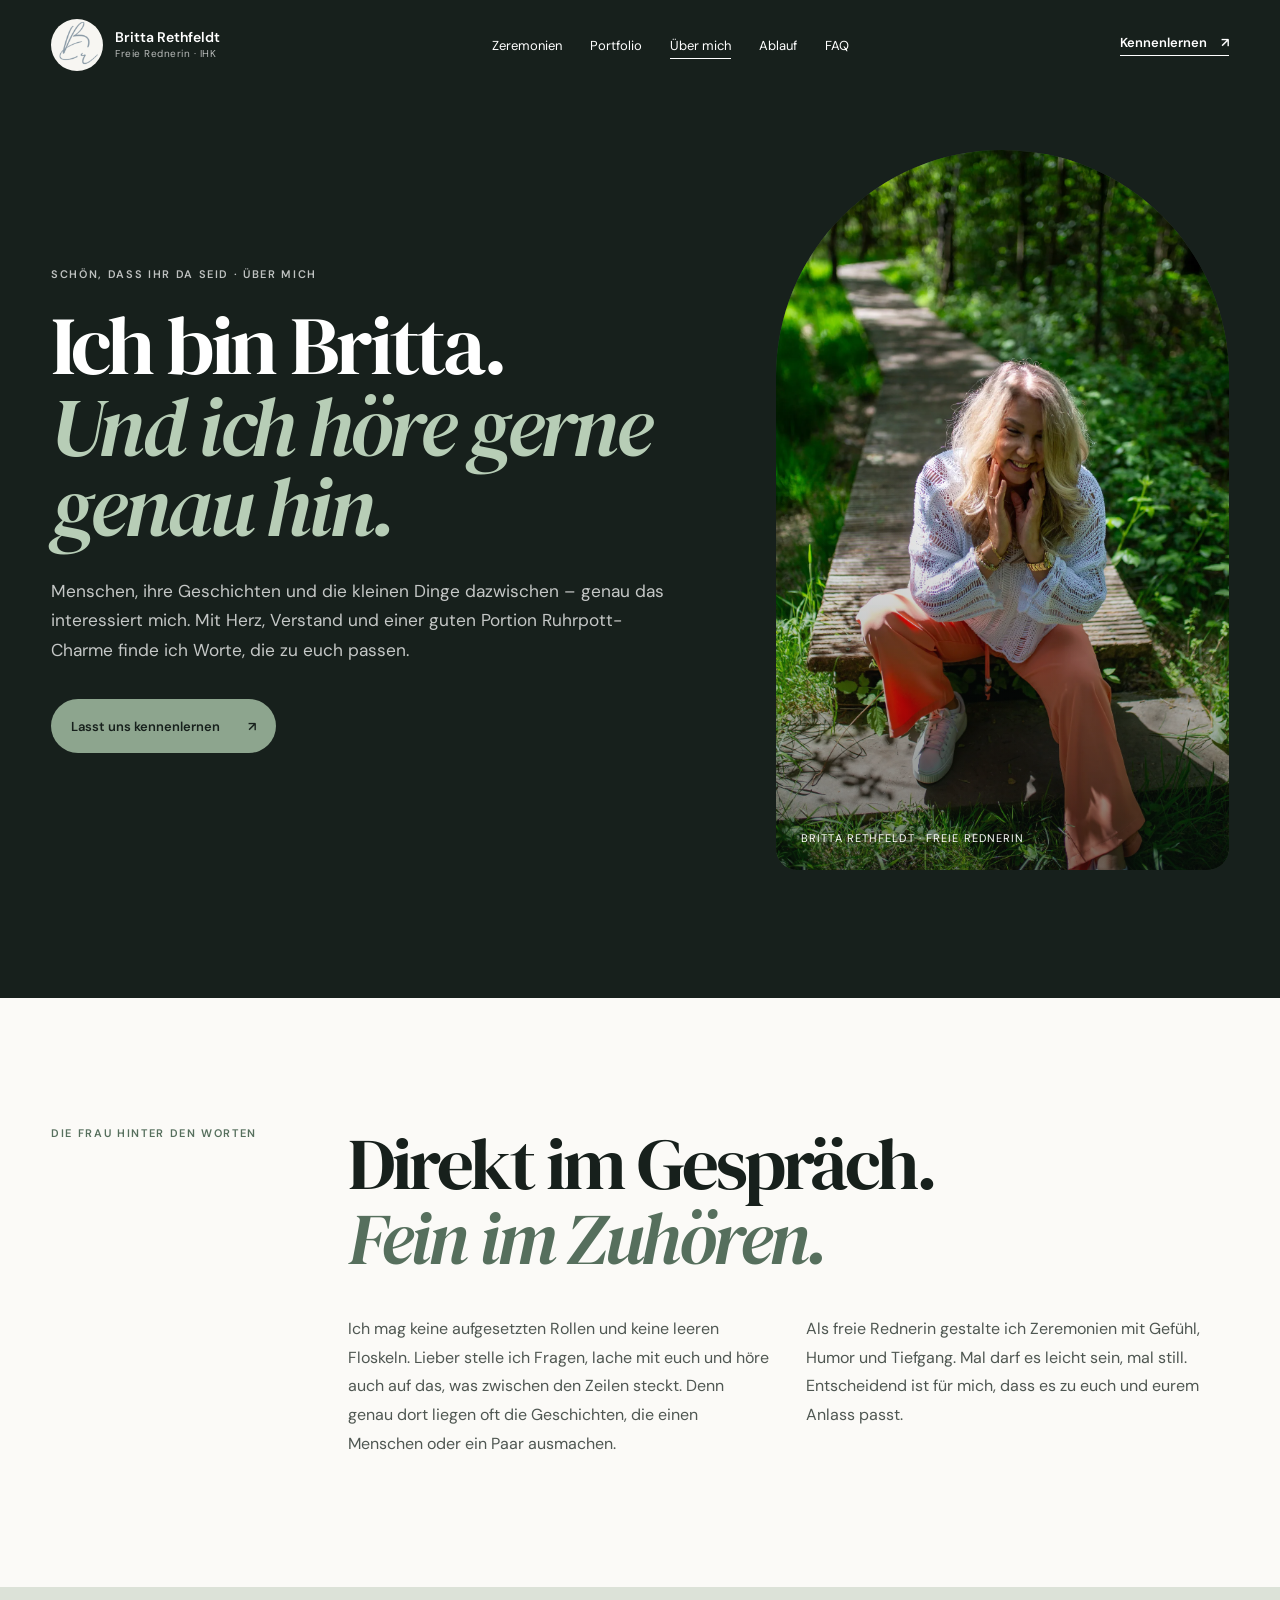
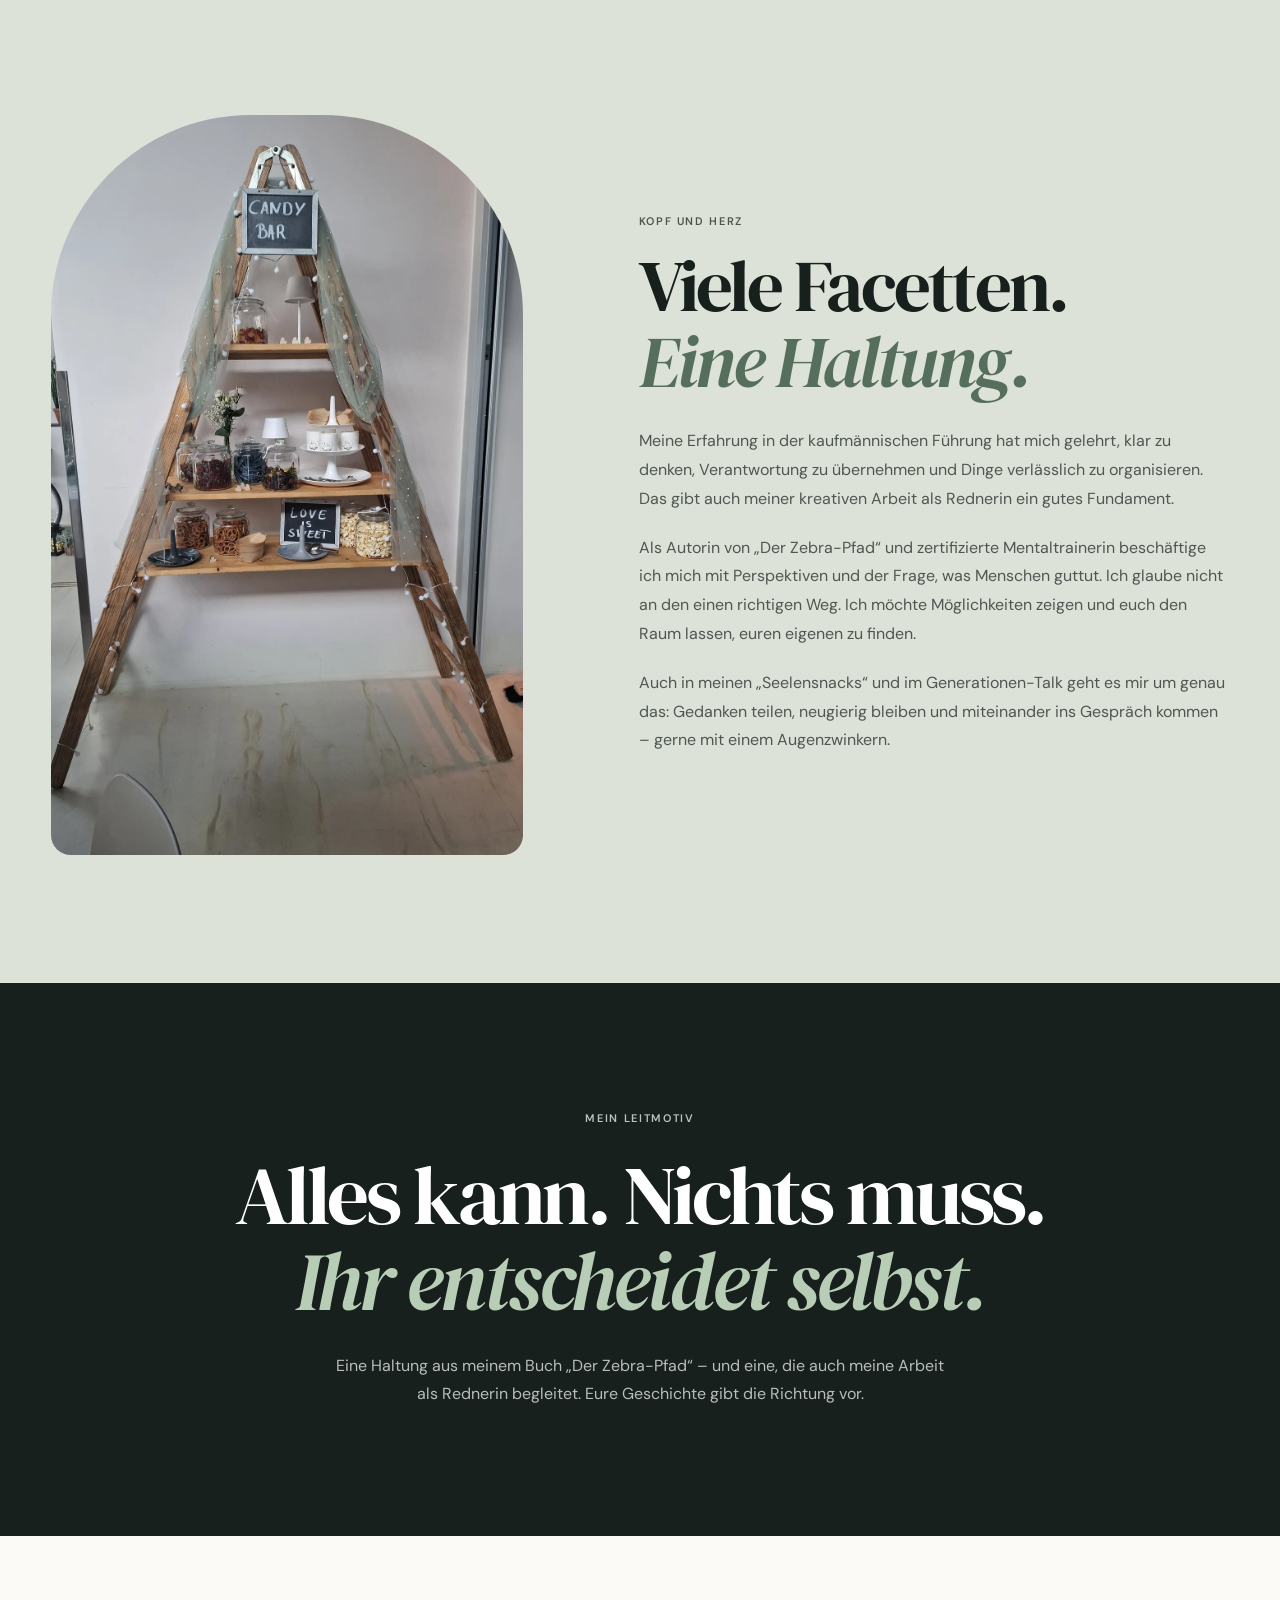
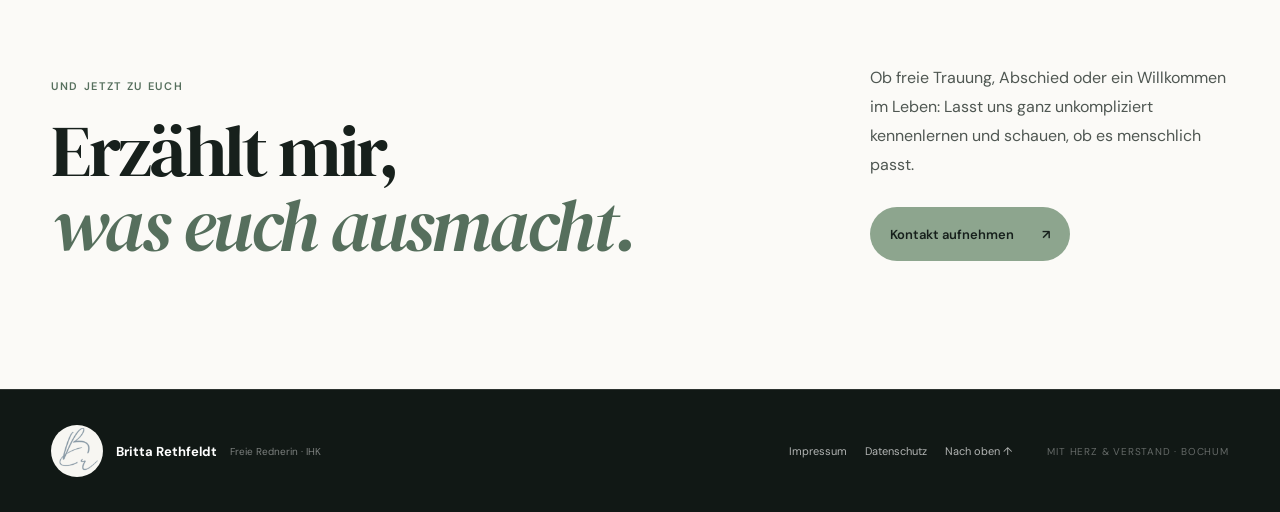
==== commit 5e14ec44: "Fix doppelte Britta-Portraits auf Über mich" ====
--- a/ueber-mich.html
+++ b/ueber-mich.html
@@ -27,7 +27,7 @@
         <p>Menschen, ihre Geschichten und die kleinen Dinge dazwischen – genau das interessiert mich. Mit Herz, Verstand und einer guten Portion Ruhrpott-Charme finde ich Worte, die zu euch passen.</p>
         <a class="button button-primary" href="index.html#kontakt">Lasst uns kennenlernen <span>↗</span></a>
       </div>
-      <figure class="bio-hero-photo" data-reveal><img src="assets/images/britta-nah.webp" alt="Britta Rethfeldt im Grünen" width="859" height="645" fetchpriority="high"><figcaption>Britta Rethfeldt · Freie Rednerin</figcaption></figure>
+      <figure class="bio-hero-photo" data-reveal><img src="assets/images/britta-persoenlich.webp" alt="Britta Rethfeldt lächelnd auf einem Holzsteg im Grünen" width="1333" height="2000" fetchpriority="high"><figcaption>Britta Rethfeldt · Freie Rednerin</figcaption></figure>
     </section>
 
     <section class="bio-intro section-pad">
@@ -36,7 +36,7 @@
     </section>
 
     <section class="bio-path section-pad">
-      <div class="bio-path-image" data-reveal><img src="assets/images/britta-portrait.webp" alt="Britta Rethfeldt auf einer Brücke im Grünen" width="1017" height="1368" loading="lazy"></div>
+      <div class="bio-path-image" data-reveal><img src="assets/images/details-regal.webp" alt="Persönliche Erinnerungsstücke in einem dekorativen Holzregal" width="1350" height="1800" loading="lazy"></div>
       <div class="bio-path-copy" data-reveal><p class="eyebrow">Kopf und Herz</p><h2>Viele Facetten.<br><em>Eine Haltung.</em></h2><p>Meine Erfahrung in der kaufmännischen Führung hat mich gelehrt, klar zu denken, Verantwortung zu übernehmen und Dinge verlässlich zu organisieren. Das gibt auch meiner kreativen Arbeit als Rednerin ein gutes Fundament.</p><p>Als Autorin von „Der Zebra-Pfad“ und zertifizierte Mentaltrainerin beschäftige ich mich mit Perspektiven und der Frage, was Menschen guttut. Ich glaube nicht an den einen richtigen Weg. Ich möchte Möglichkeiten zeigen und euch den Raum lassen, euren eigenen zu finden.</p><p>Auch in meinen „Seelensnacks“ und im Generationen-Talk geht es mir um genau das: Gedanken teilen, neugierig bleiben und miteinander ins Gespräch kommen – gerne mit einem Augenzwinkern.</p></div>
     </section>
 
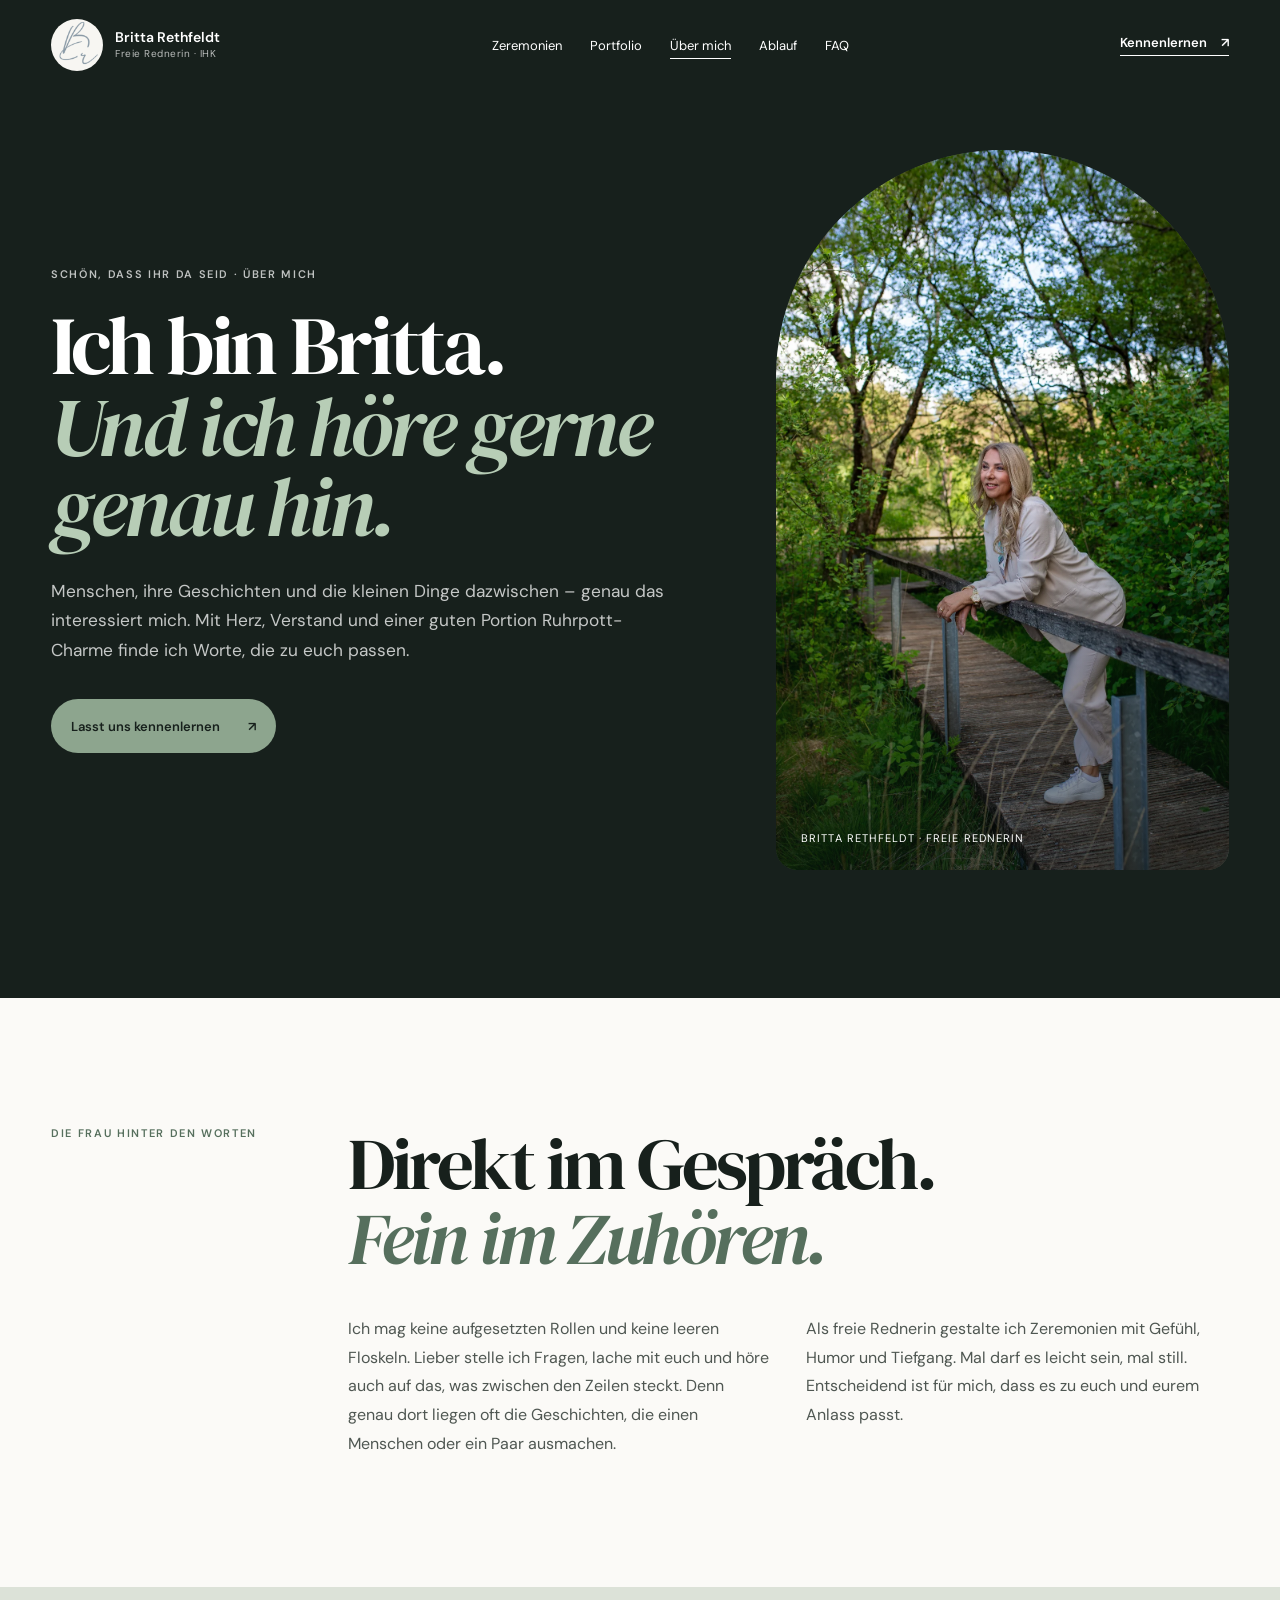
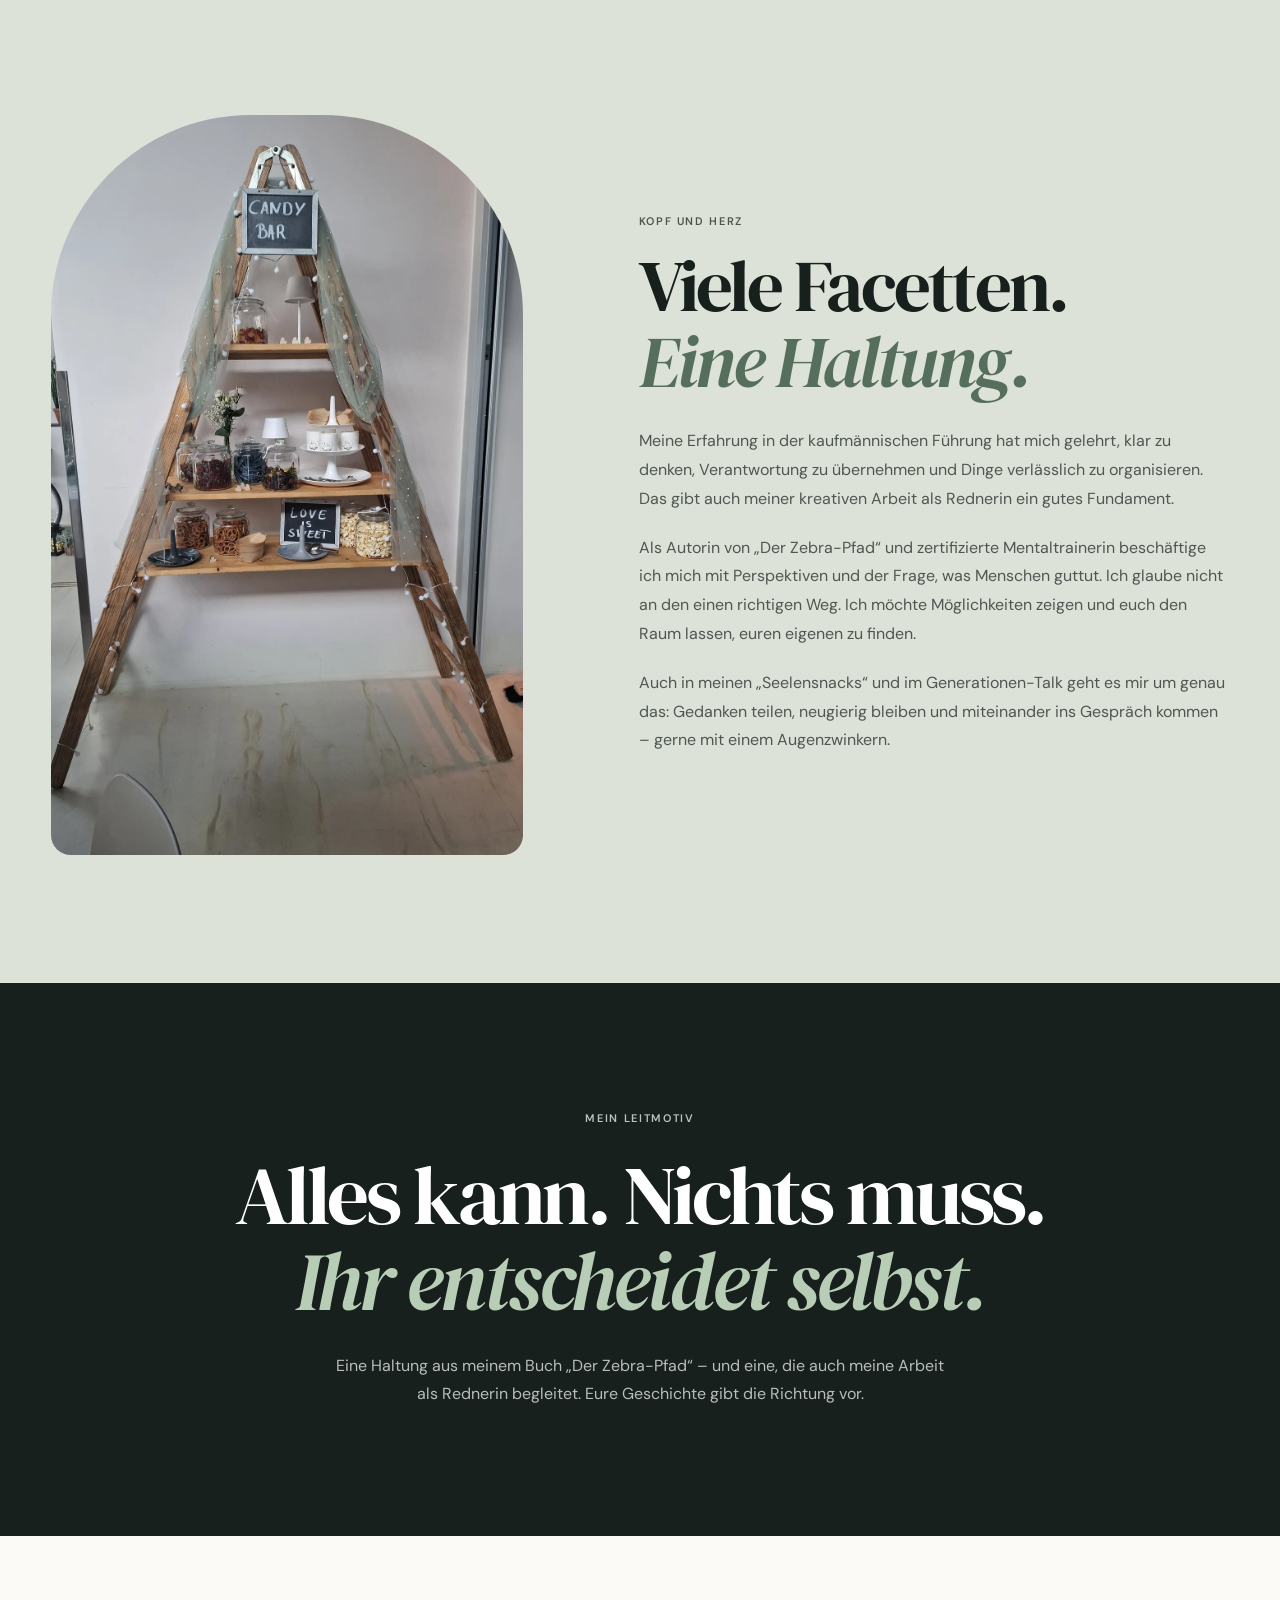
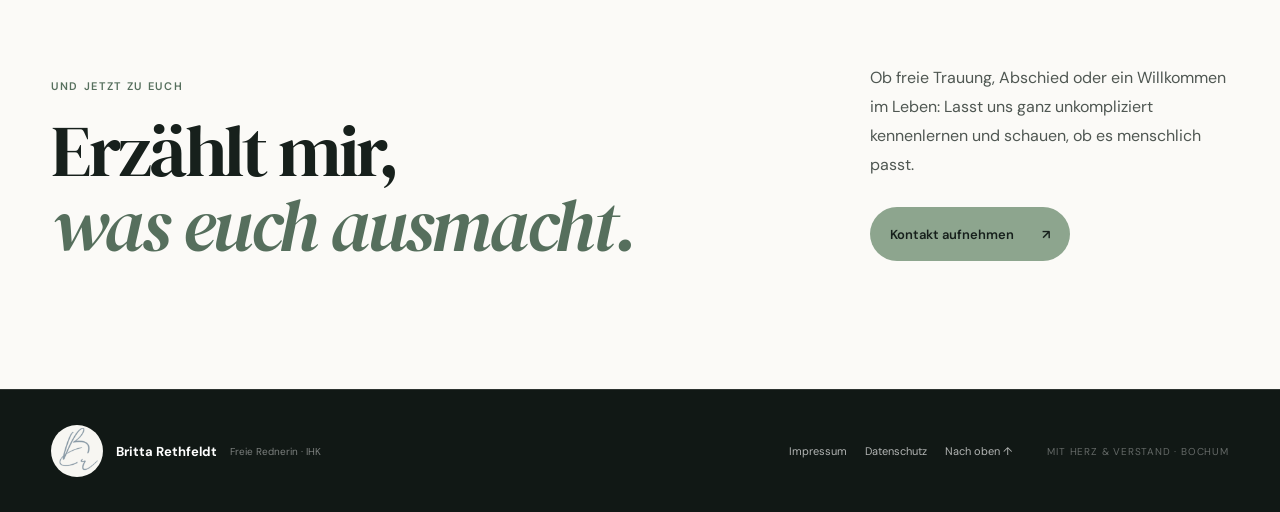
==== commit 36519ae9: "Use unique Britta bridge portrait exclusively in About page hero" ====
--- a/ueber-mich.html
+++ b/ueber-mich.html
@@ -27,7 +27,7 @@
         <p>Menschen, ihre Geschichten und die kleinen Dinge dazwischen – genau das interessiert mich. Mit Herz, Verstand und einer guten Portion Ruhrpott-Charme finde ich Worte, die zu euch passen.</p>
         <a class="button button-primary" href="index.html#kontakt">Lasst uns kennenlernen <span>↗</span></a>
       </div>
-      <figure class="bio-hero-photo" data-reveal><img src="assets/images/britta-persoenlich.webp" alt="Britta Rethfeldt lächelnd auf einem Holzsteg im Grünen" width="1333" height="2000" fetchpriority="high"><figcaption>Britta Rethfeldt · Freie Rednerin</figcaption></figure>
+      <figure class="bio-hero-photo" data-reveal><img src="assets/images/britta-bruecke.webp" alt="Britta Rethfeldt auf einer Holzbrücke im Grünen" width="1333" height="2000" fetchpriority="high"><figcaption>Britta Rethfeldt · Freie Rednerin</figcaption></figure>
     </section>
 
     <section class="bio-intro section-pad">
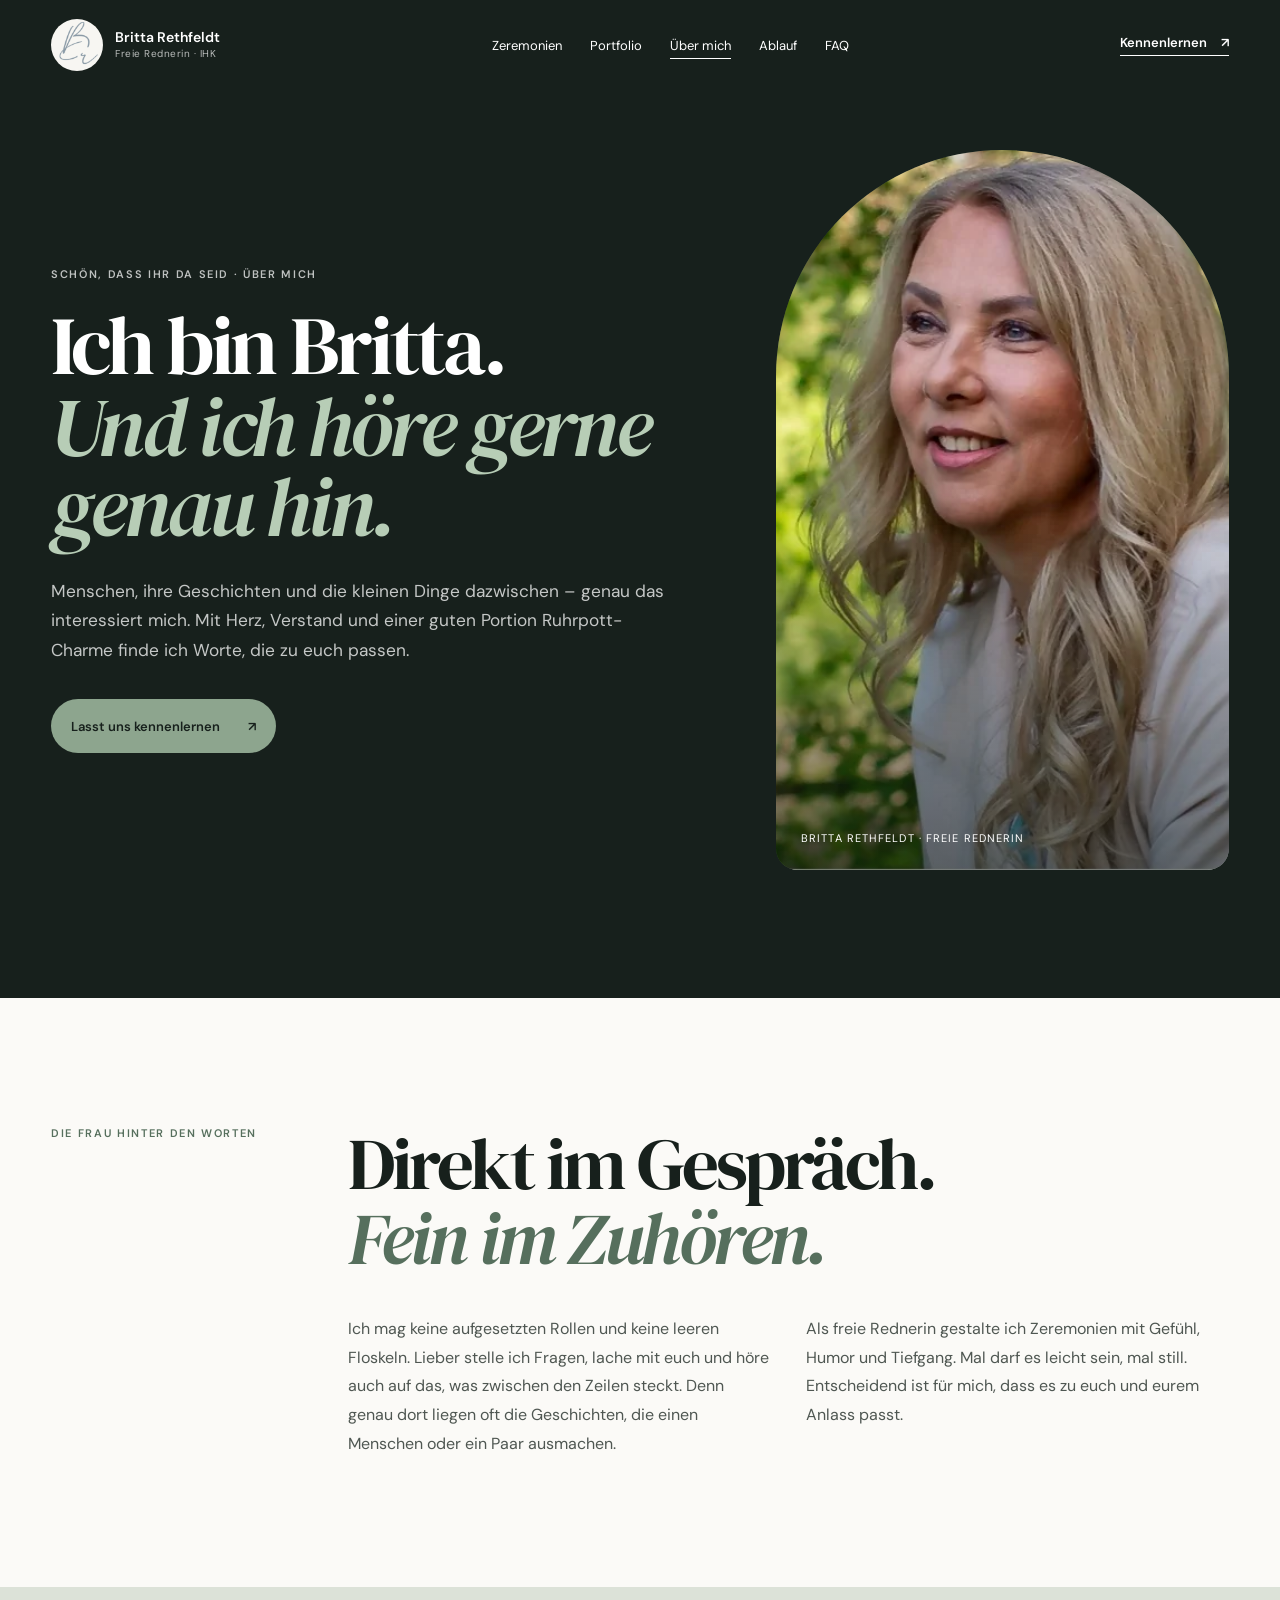
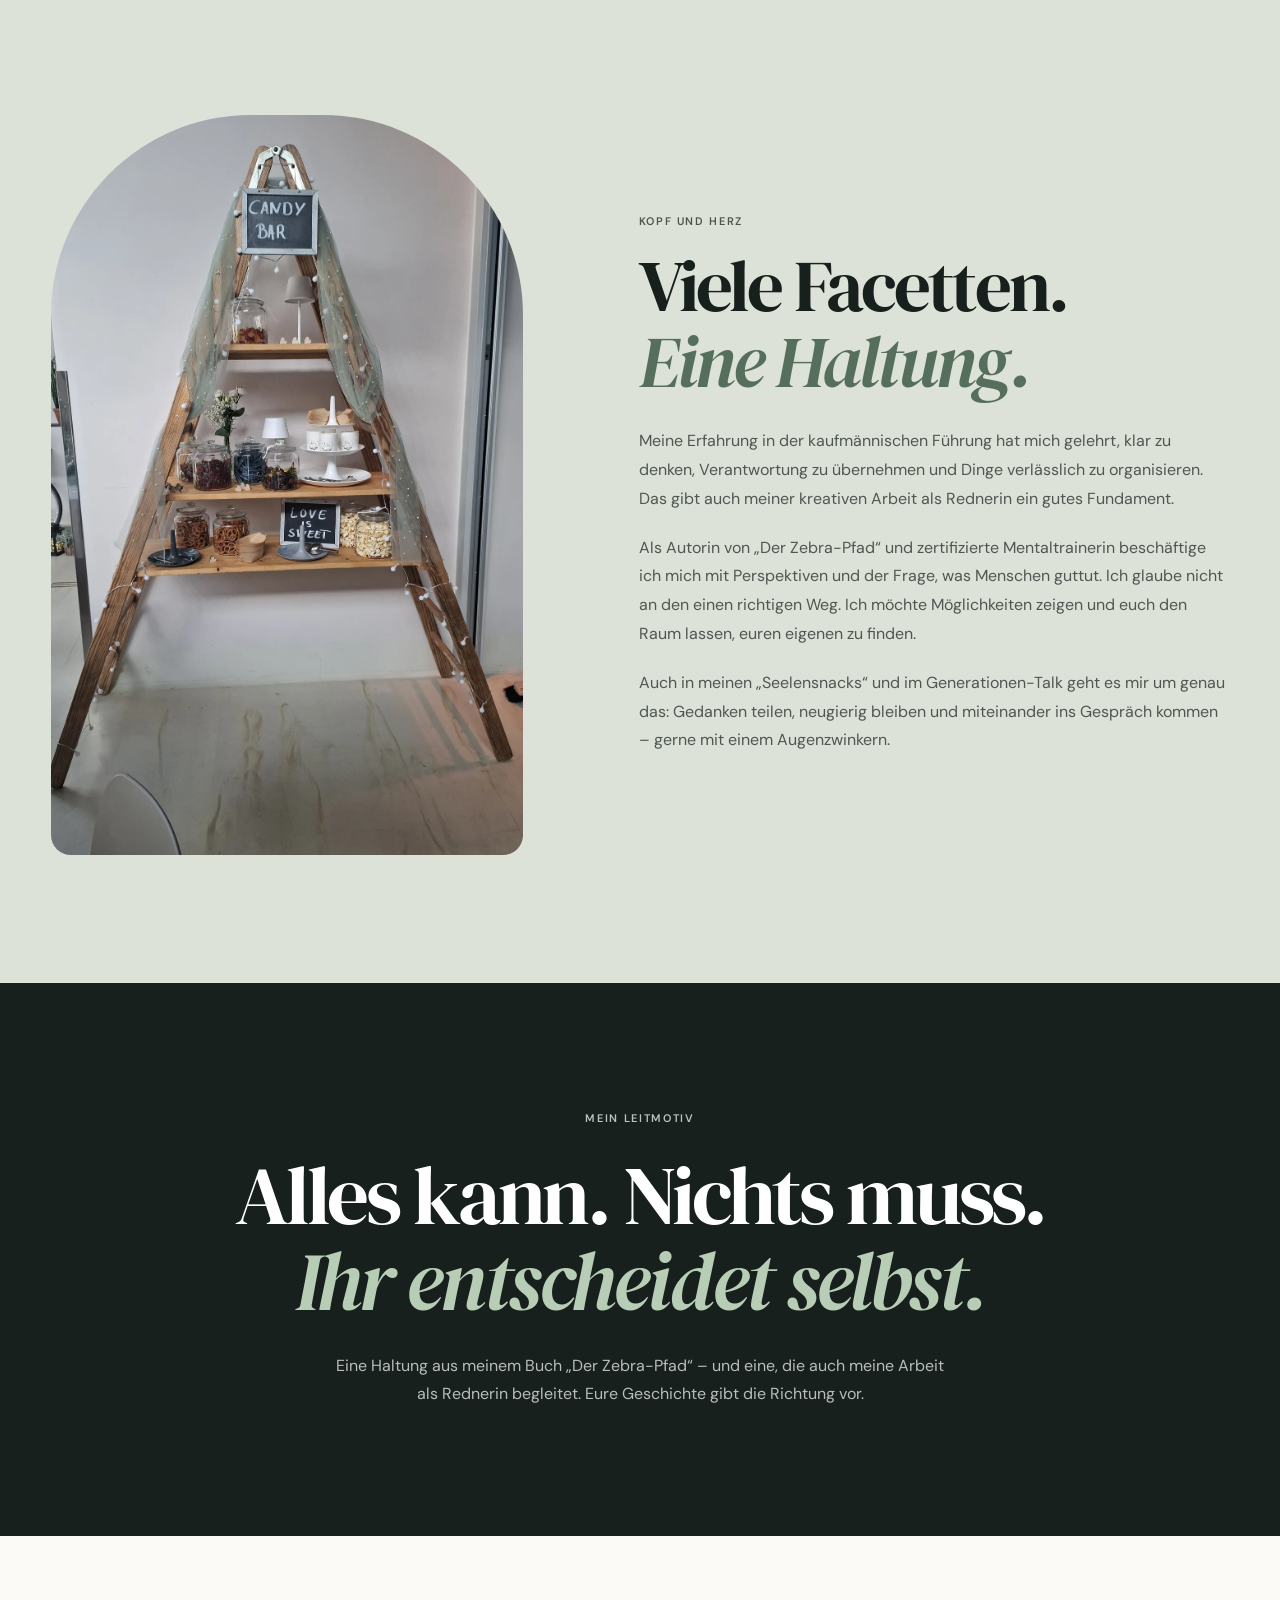
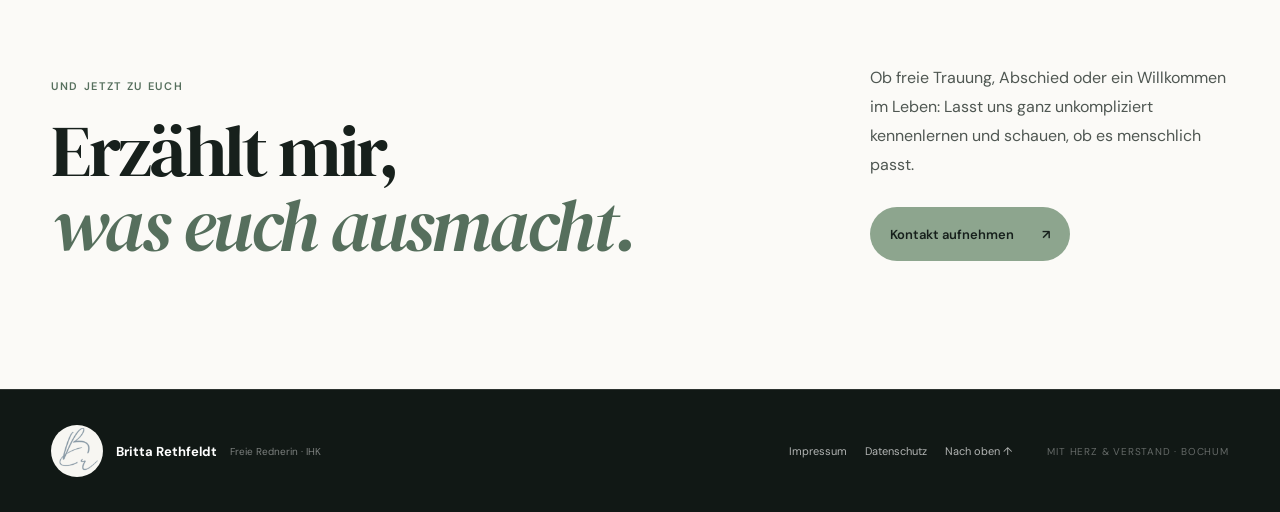
==== commit 825e8c42: "Use close-up portrait on About page instead of another bridge photo" ====
--- a/ueber-mich.html
+++ b/ueber-mich.html
@@ -27,7 +27,7 @@
         <p>Menschen, ihre Geschichten und die kleinen Dinge dazwischen – genau das interessiert mich. Mit Herz, Verstand und einer guten Portion Ruhrpott-Charme finde ich Worte, die zu euch passen.</p>
         <a class="button button-primary" href="index.html#kontakt">Lasst uns kennenlernen <span>↗</span></a>
       </div>
-      <figure class="bio-hero-photo" data-reveal><img src="assets/images/britta-bruecke.webp" alt="Britta Rethfeldt auf einer Holzbrücke im Grünen" width="1333" height="2000" fetchpriority="high"><figcaption>Britta Rethfeldt · Freie Rednerin</figcaption></figure>
+      <figure class="bio-hero-photo" data-reveal><img src="assets/images/britta-nah.webp?v=20261103b" alt="Persönliches Nahporträt von Britta Rethfeldt" width="859" height="645" fetchpriority="high"><figcaption>Britta Rethfeldt · Freie Rednerin</figcaption></figure>
     </section>
 
     <section class="bio-intro section-pad">
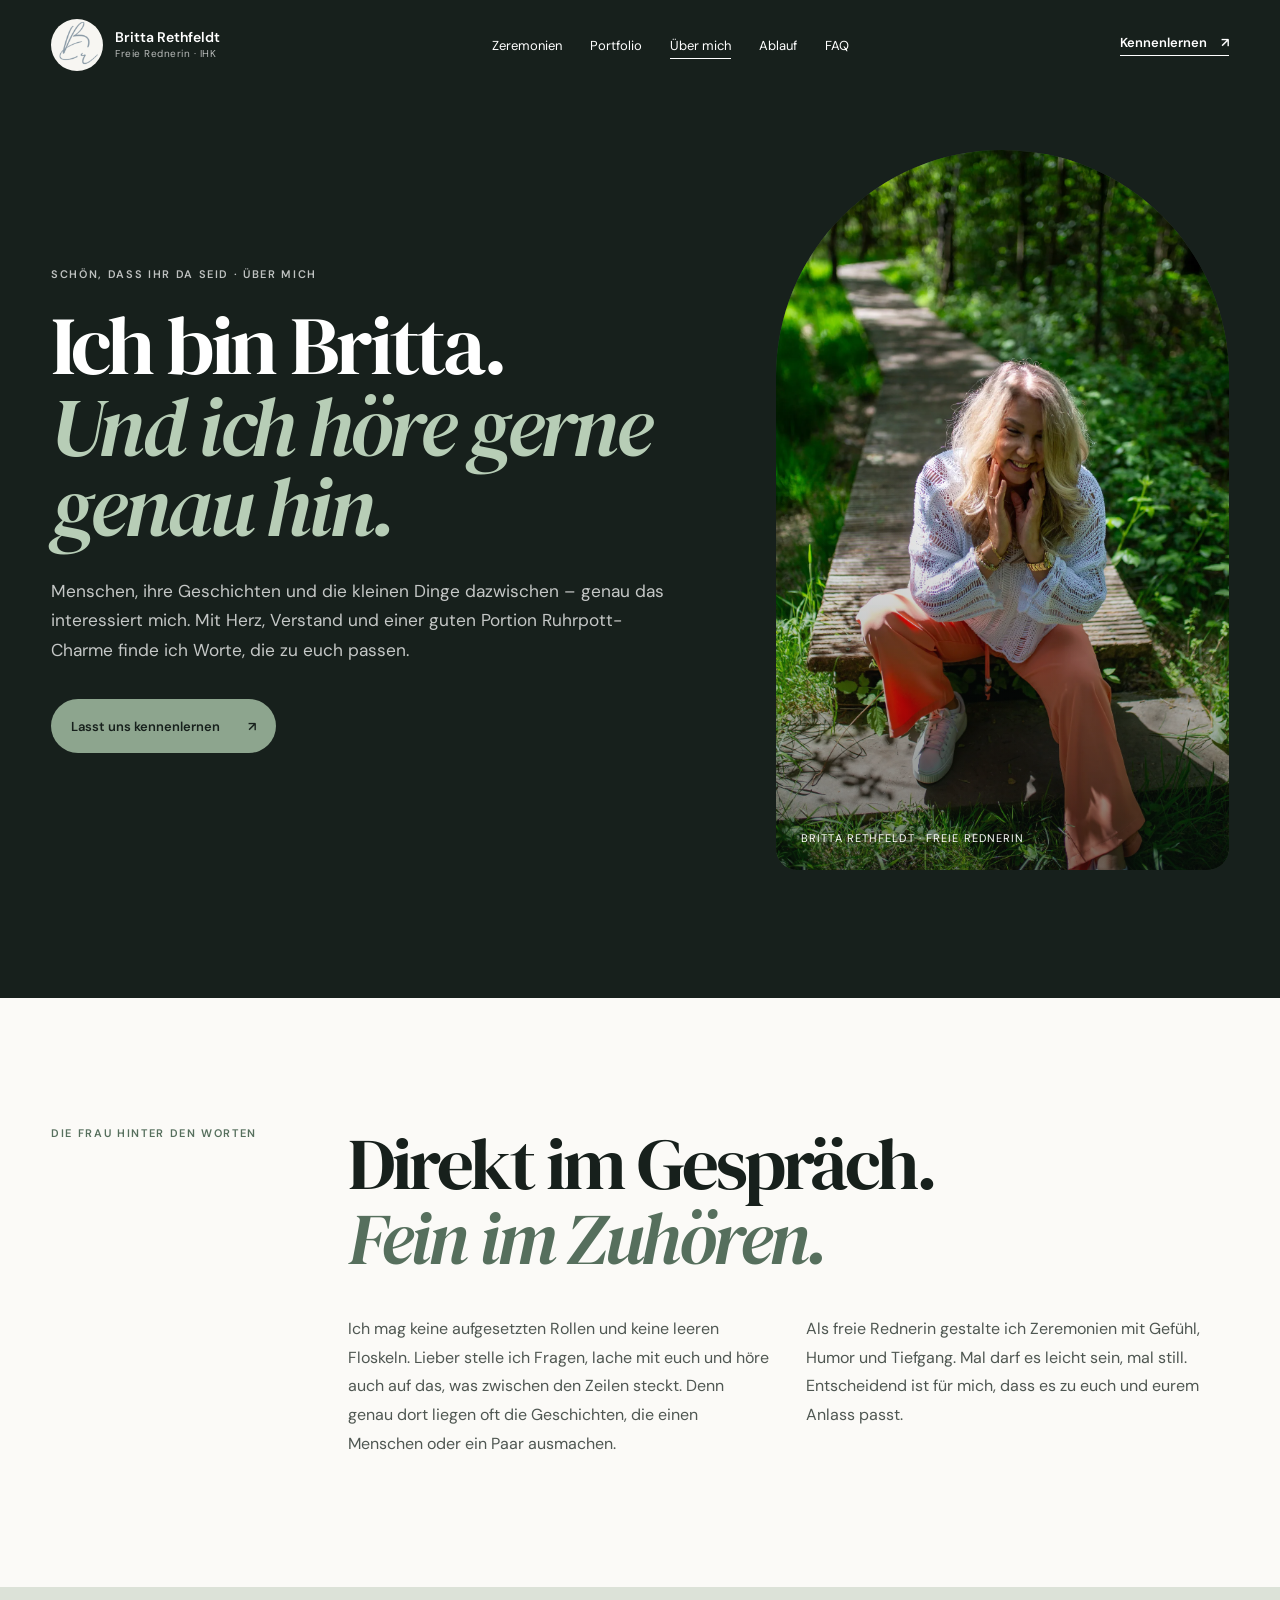
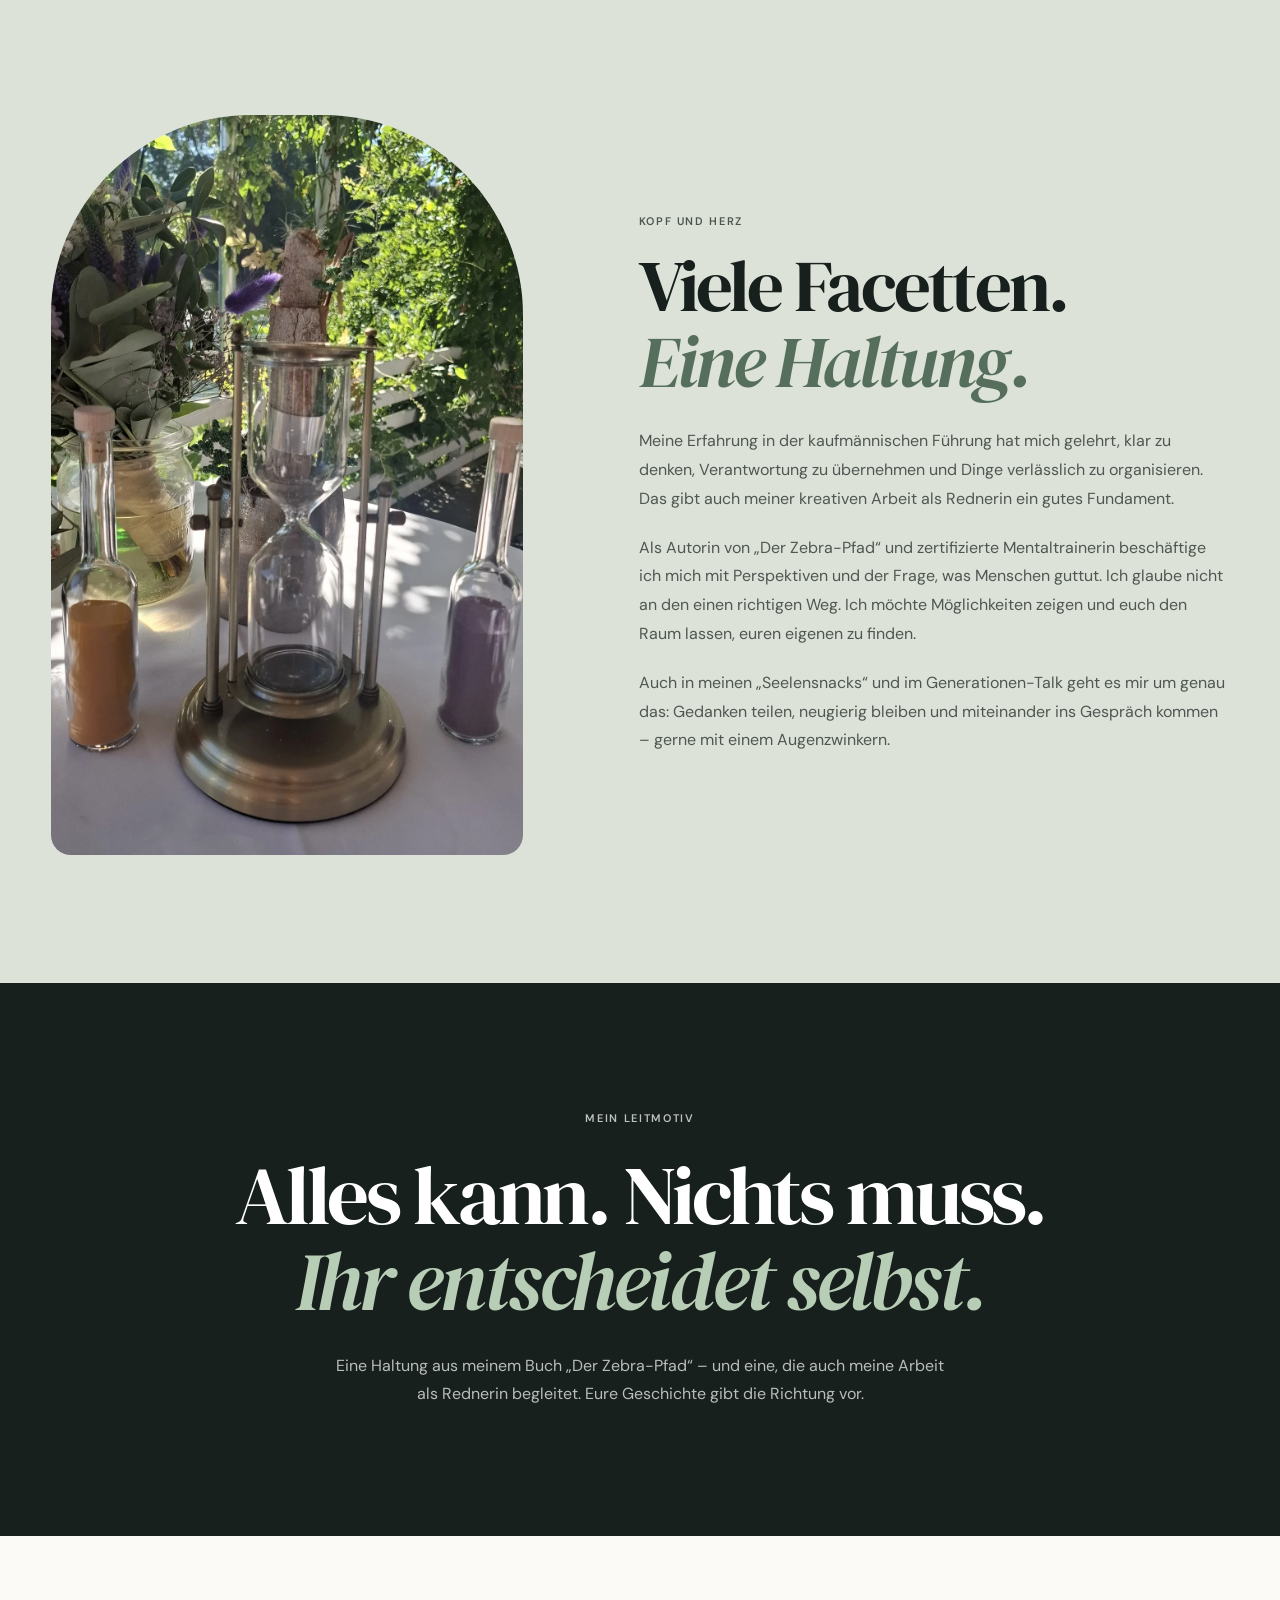
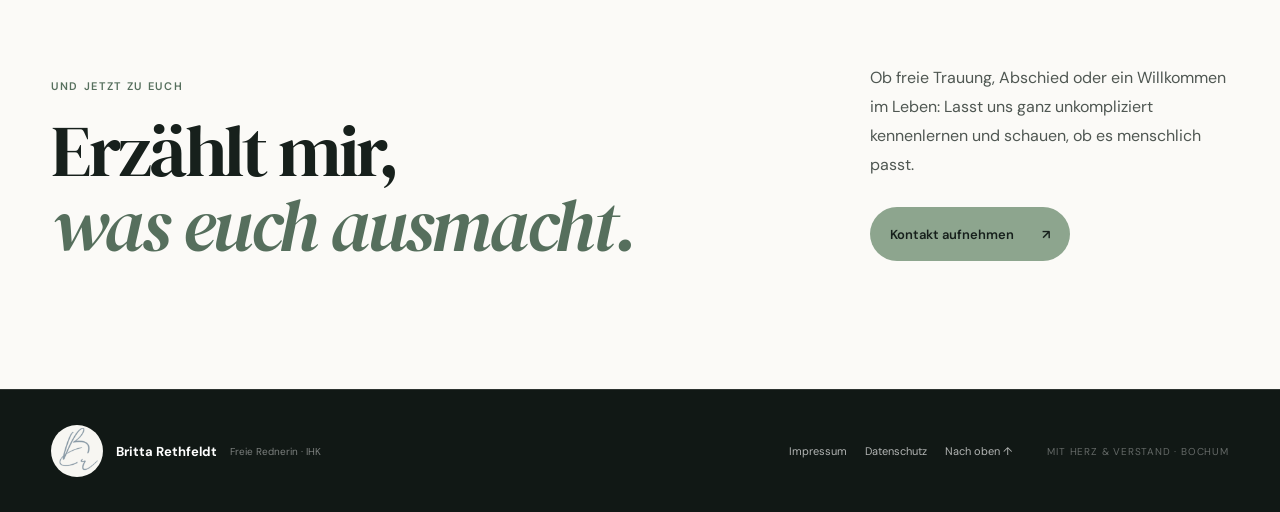
==== commit 01839f9a: "Use genuinely different laughing portrait for About hero, meaningful detail photo below" ====
--- a/ueber-mich.html
+++ b/ueber-mich.html
@@ -27,7 +27,7 @@
         <p>Menschen, ihre Geschichten und die kleinen Dinge dazwischen – genau das interessiert mich. Mit Herz, Verstand und einer guten Portion Ruhrpott-Charme finde ich Worte, die zu euch passen.</p>
         <a class="button button-primary" href="index.html#kontakt">Lasst uns kennenlernen <span>↗</span></a>
       </div>
-      <figure class="bio-hero-photo" data-reveal><img src="assets/images/britta-nah.webp?v=20261103b" alt="Persönliches Nahporträt von Britta Rethfeldt" width="859" height="645" fetchpriority="high"><figcaption>Britta Rethfeldt · Freie Rednerin</figcaption></figure>
+      <figure class="bio-hero-photo" data-reveal><img src="assets/images/britta-persoenlich.webp?v=20261103c" alt="Britta Rethfeldt lacht entspannt im Grünen, in heller Strickjacke" width="1333" height="2000" fetchpriority="high"><figcaption>Britta Rethfeldt · Freie Rednerin</figcaption></figure>
     </section>
 
     <section class="bio-intro section-pad">
@@ -36,7 +36,7 @@
     </section>
 
     <section class="bio-path section-pad">
-      <div class="bio-path-image" data-reveal><img src="assets/images/details-regal.webp" alt="Persönliche Erinnerungsstücke in einem dekorativen Holzregal" width="1350" height="1800" loading="lazy"></div>
+      <div class="bio-path-image" data-reveal><img src="assets/images/zeremonie-detail.webp?v=20261103c" alt="Sanduhr und liebevoll gestaltete Details einer persönlichen Zeremonie" width="1350" height="1800" loading="lazy"></div>
       <div class="bio-path-copy" data-reveal><p class="eyebrow">Kopf und Herz</p><h2>Viele Facetten.<br><em>Eine Haltung.</em></h2><p>Meine Erfahrung in der kaufmännischen Führung hat mich gelehrt, klar zu denken, Verantwortung zu übernehmen und Dinge verlässlich zu organisieren. Das gibt auch meiner kreativen Arbeit als Rednerin ein gutes Fundament.</p><p>Als Autorin von „Der Zebra-Pfad“ und zertifizierte Mentaltrainerin beschäftige ich mich mit Perspektiven und der Frage, was Menschen guttut. Ich glaube nicht an den einen richtigen Weg. Ich möchte Möglichkeiten zeigen und euch den Raum lassen, euren eigenen zu finden.</p><p>Auch in meinen „Seelensnacks“ und im Generationen-Talk geht es mir um genau das: Gedanken teilen, neugierig bleiben und miteinander ins Gespräch kommen – gerne mit einem Augenzwinkern.</p></div>
     </section>
 
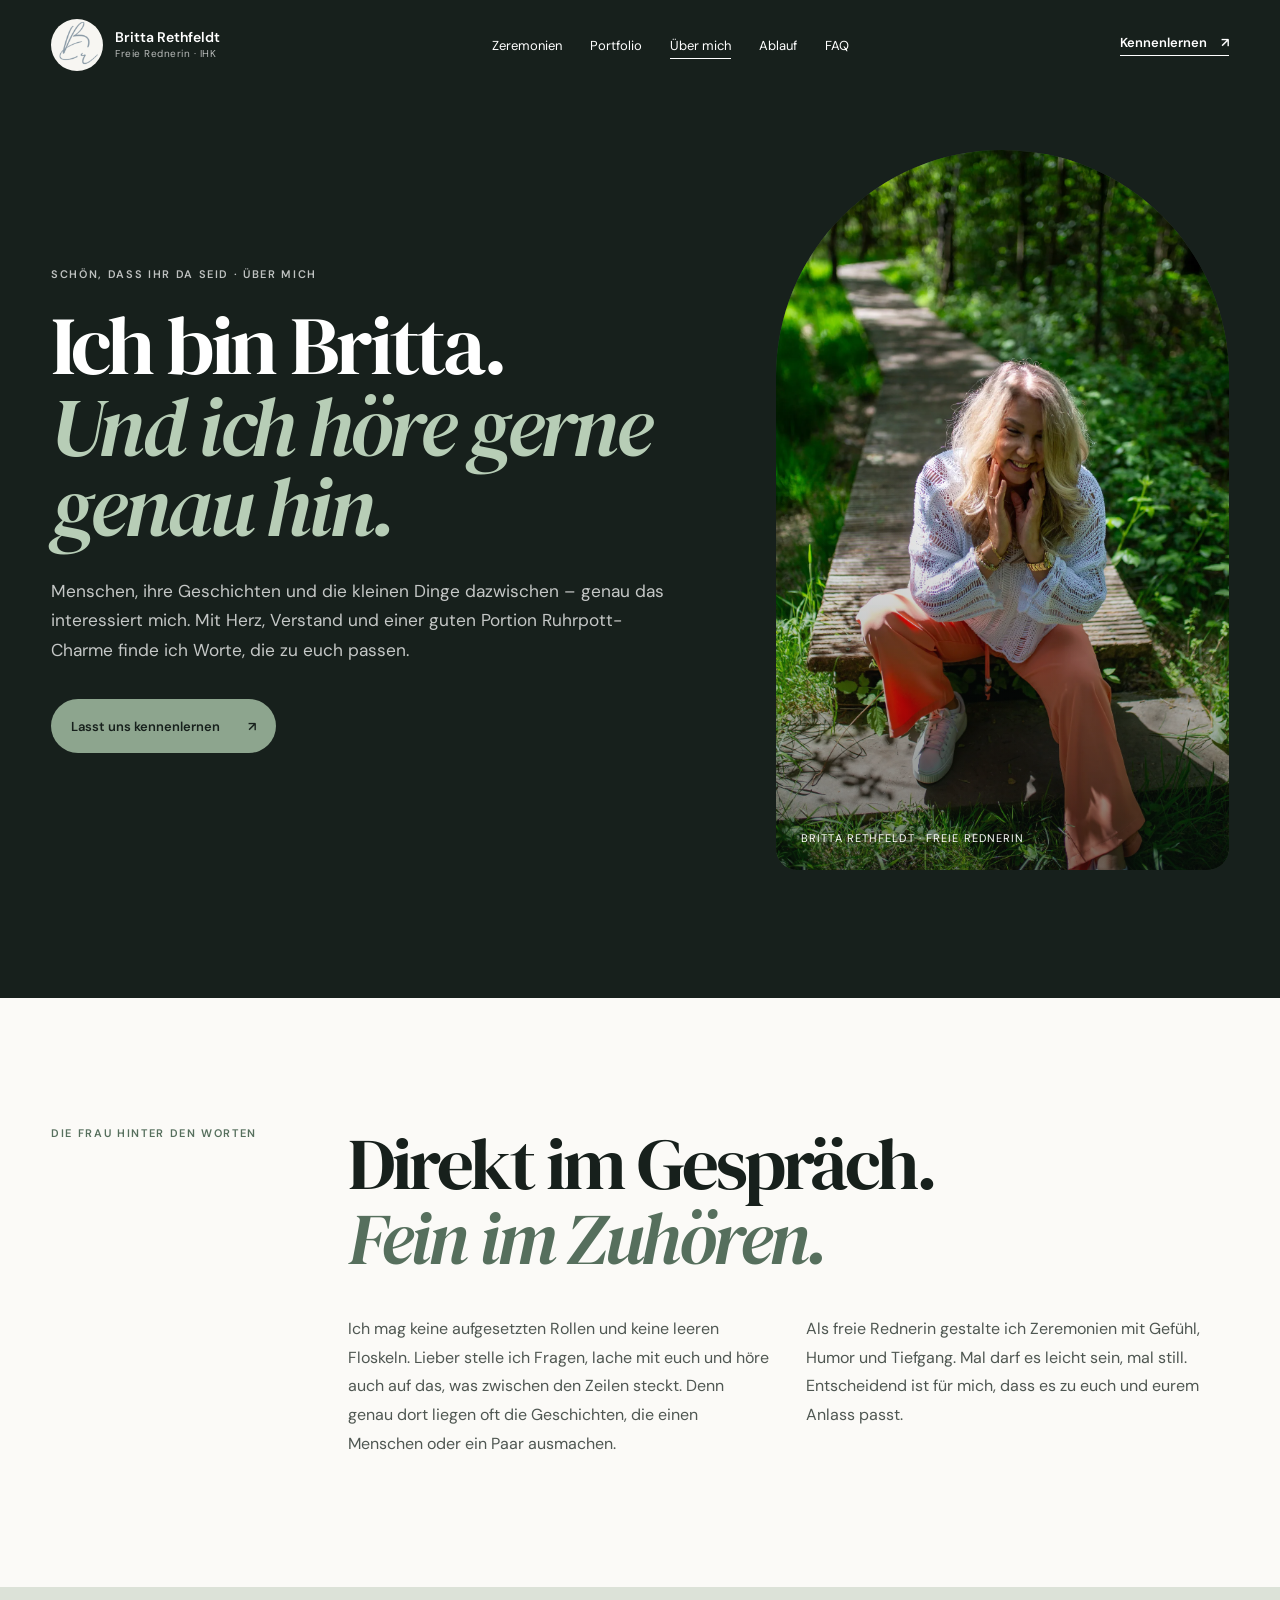
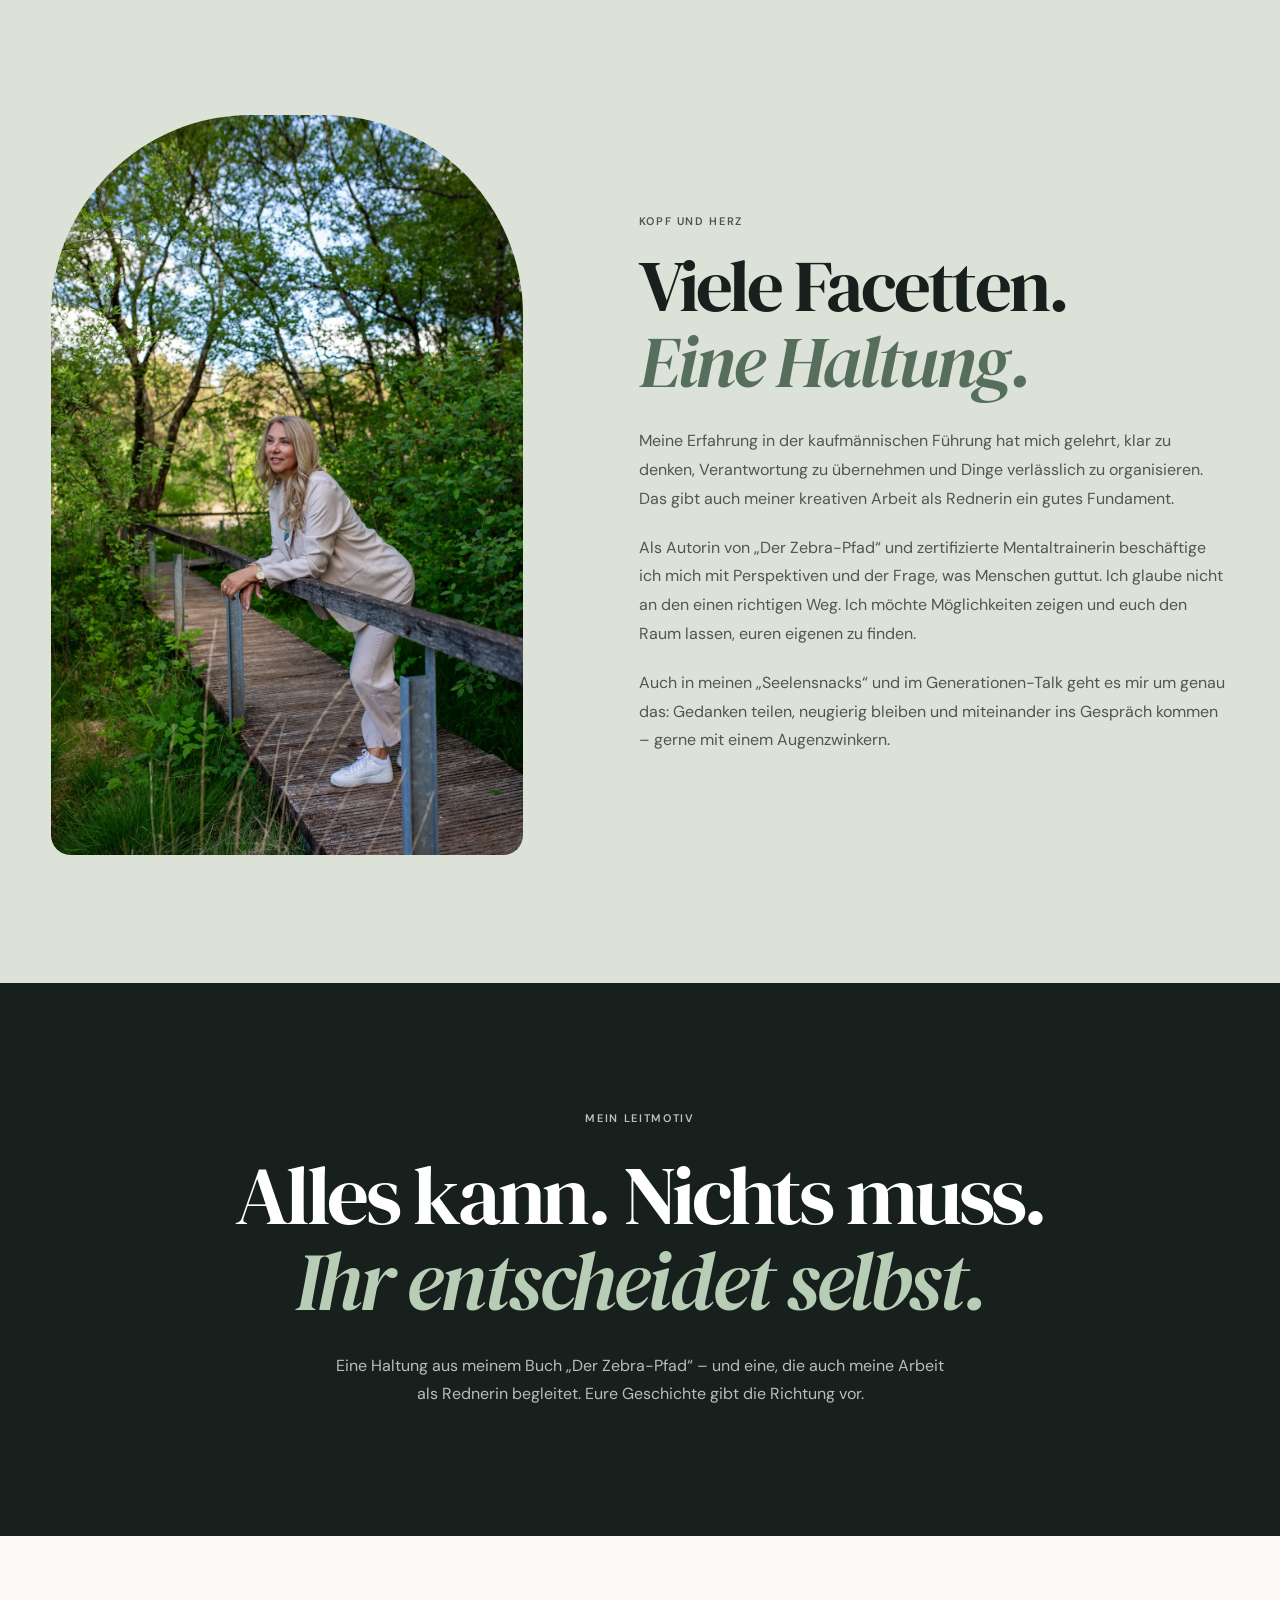
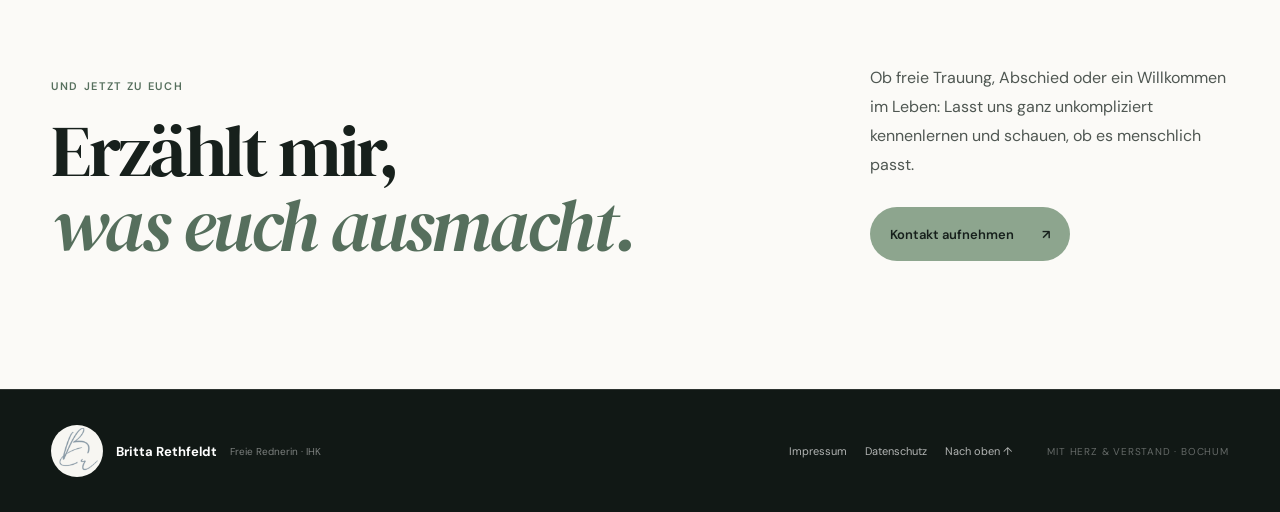
==== commit b7a7ff95: "Place complete wide-shot bridge photo in About page Viele Facetten section" ====
--- a/ueber-mich.html
+++ b/ueber-mich.html
@@ -36,7 +36,7 @@
     </section>
 
     <section class="bio-path section-pad">
-      <div class="bio-path-image" data-reveal><img src="assets/images/zeremonie-detail.webp?v=20261103c" alt="Sanduhr und liebevoll gestaltete Details einer persönlichen Zeremonie" width="1350" height="1800" loading="lazy"></div>
+      <div class="bio-path-image bio-path-image--bridge" data-reveal><img src="assets/images/britta-bruecke.webp?v=20261103f" alt="Britta Rethfeldt in voller Ansicht auf einer Holzbrücke im Grünen" width="1024" height="1536" loading="lazy" decoding="async"></div>
       <div class="bio-path-copy" data-reveal><p class="eyebrow">Kopf und Herz</p><h2>Viele Facetten.<br><em>Eine Haltung.</em></h2><p>Meine Erfahrung in der kaufmännischen Führung hat mich gelehrt, klar zu denken, Verantwortung zu übernehmen und Dinge verlässlich zu organisieren. Das gibt auch meiner kreativen Arbeit als Rednerin ein gutes Fundament.</p><p>Als Autorin von „Der Zebra-Pfad“ und zertifizierte Mentaltrainerin beschäftige ich mich mit Perspektiven und der Frage, was Menschen guttut. Ich glaube nicht an den einen richtigen Weg. Ich möchte Möglichkeiten zeigen und euch den Raum lassen, euren eigenen zu finden.</p><p>Auch in meinen „Seelensnacks“ und im Generationen-Talk geht es mir um genau das: Gedanken teilen, neugierig bleiben und miteinander ins Gespräch kommen – gerne mit einem Augenzwinkern.</p></div>
     </section>
 
--- a/styles.css
+++ b/styles.css
@@ -205,3 +205,38 @@
   .hero-meta{order:6;display:flex;flex-direction:row;flex-wrap:wrap;gap:10px 18px;margin-top:26px;line-height:1.5}
 }
 @media(max-width:360px){.hero{padding-top:96px}.hero h1{font-size:clamp(34px,10.3vw,40px)}.hero-actions{flex-direction:column;align-items:flex-start}.portrait-card figcaption small{display:none}}
+
+
+/* Britta's full-length bridge portrait: show the entire original photograph.
+   Keep the editorial column proportions instead of cropping to a landscape frame. */
+.about-grid--bridge {
+  grid-template-columns: minmax(0, .7fr) minmax(0, 1fr);
+  column-gap: clamp(32px, 5.5vw, 100px);
+  align-items: start;
+}
+.about-grid--bridge .about-photo--bridge {
+  width: 100%;
+  max-width: 520px;
+  height: auto;
+  aspect-ratio: 2 / 3;
+  justify-self: center;
+  align-self: start;
+  overflow: hidden;
+  background: #dce6d8;
+}
+.about-grid--bridge .about-photo--bridge img {
+  display: block;
+  width: 100%;
+  height: 100%;
+  object-fit: contain;
+  object-position: center;
+}
+@media (max-width: 760px) {
+  .about-grid--bridge {
+    grid-template-columns: minmax(0, 1fr);
+  }
+  .about-grid--bridge .about-photo--bridge {
+    max-width: min(100%, 460px);
+    margin-inline: auto;
+  }
+}
